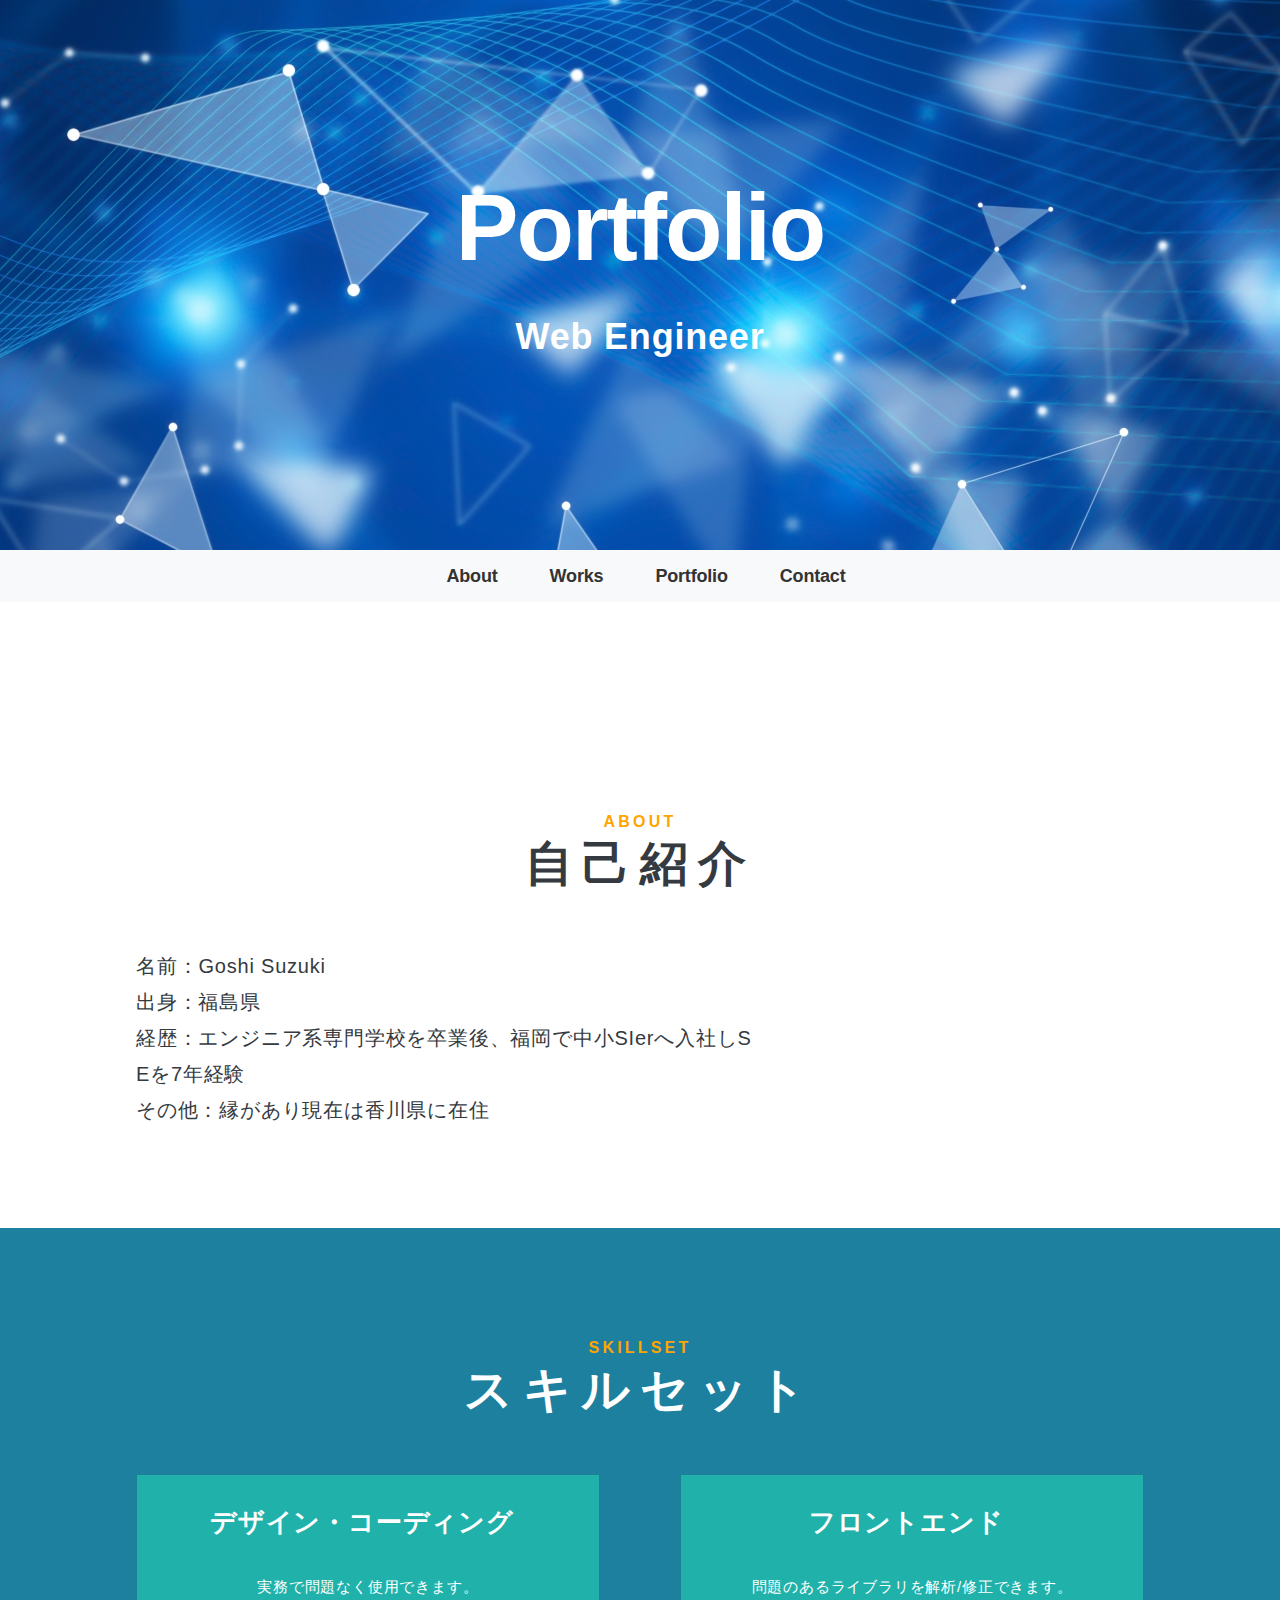
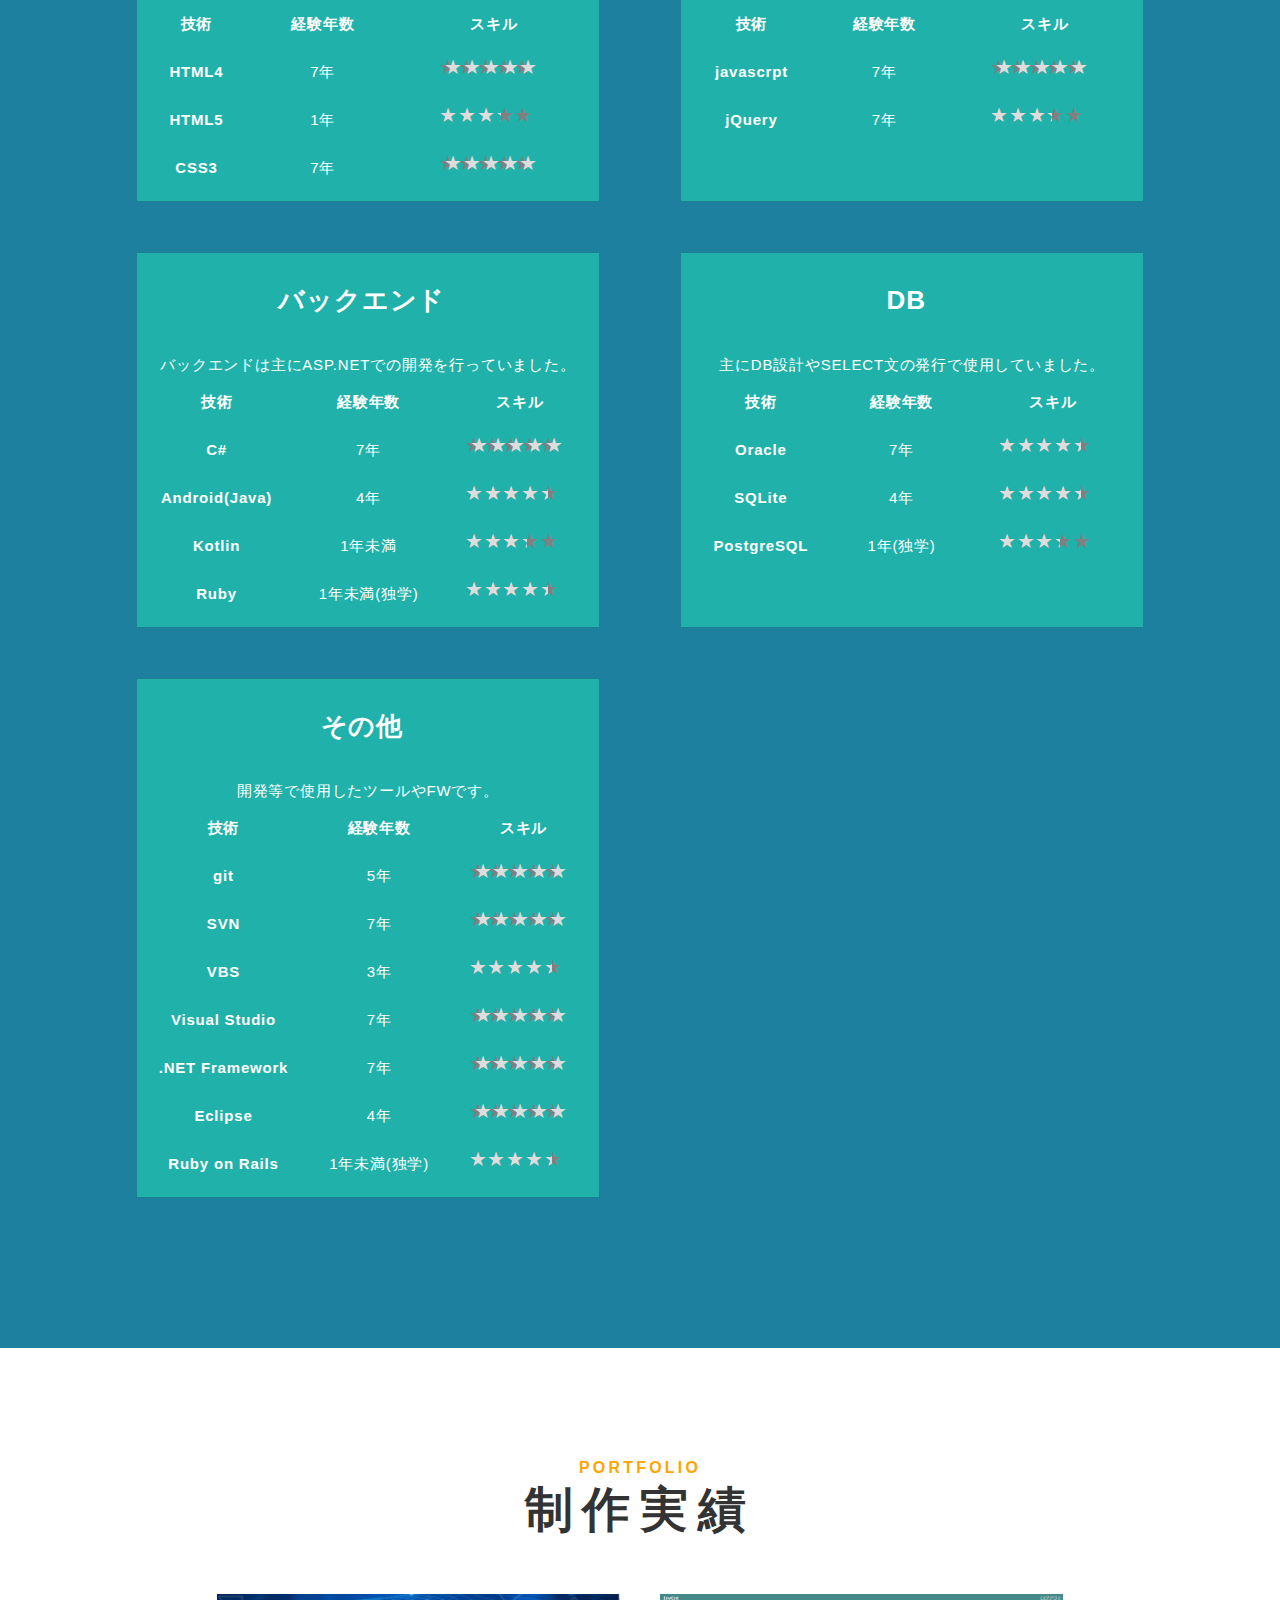
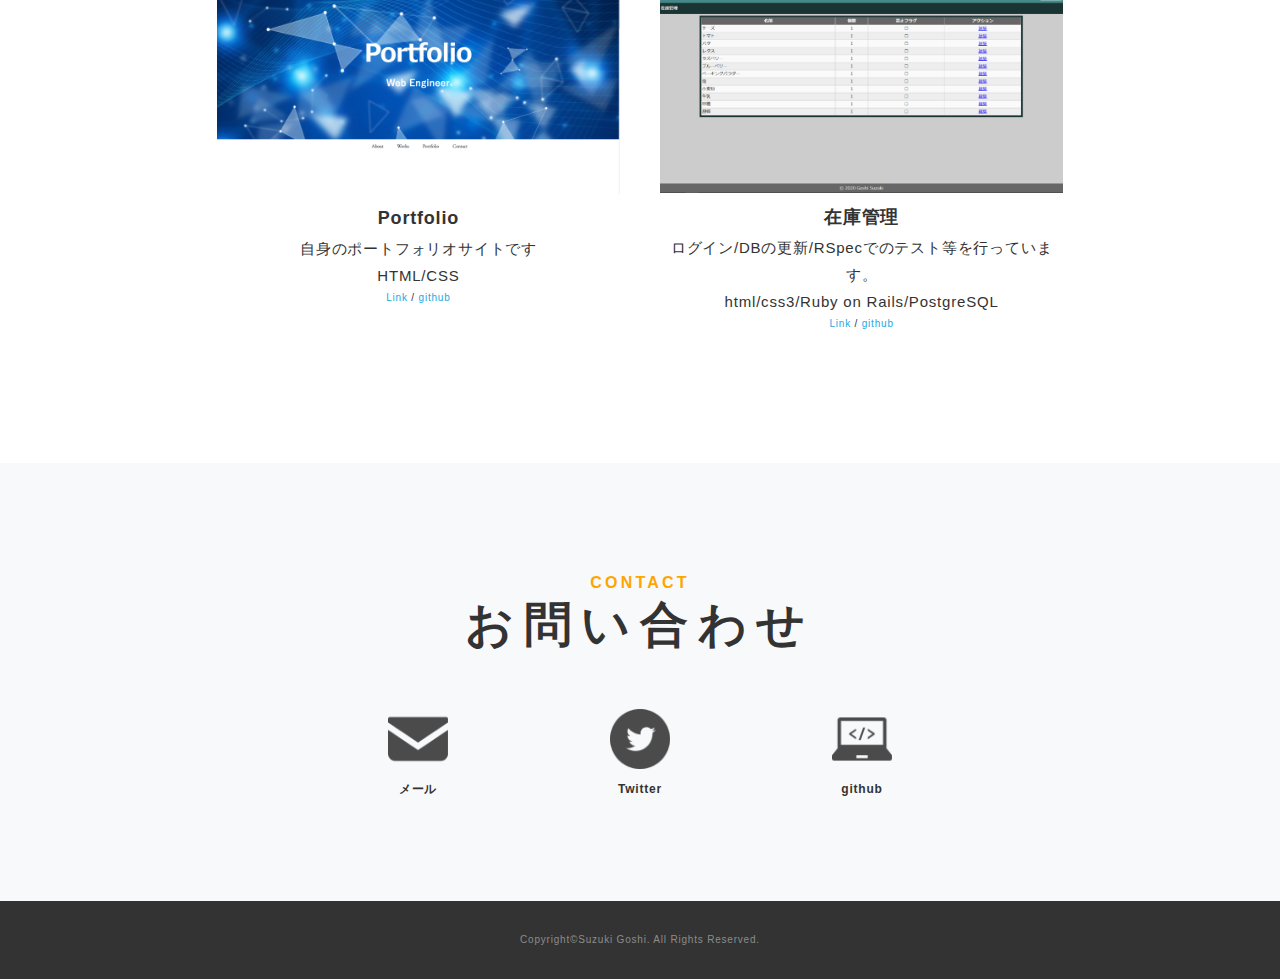
==== index.html @ 0a4815e9 "repository reset" ====
﻿<!DOCTYPE html>
<html>
<head>
  <meta charset="utf-8">
  <meta name="viewport" content="width=device-width,initial-scale=1.0,user-scalable=no">
  <meta property='og:type' content='website'>
  <meta property='og:title' content='goshi ポートフォリオ'>
  <meta property='og:url' content='URL入る'>
  <meta property='og:description' content='goshiのポートフォリオです。'>
  <meta property="og:image" content="img/ogp.png">
  <meta name="description" content="goshiのポートフォリオです。" />
  <title>Portfolio</title>
  <link href="https://fonts.googleapis.com/css?family=Cormorant+Garamond&display=swap" rel="stylesheet">
  <link href="https://fonts.googleapis.com/css?family=Amatic+SC&display=swap" rel="stylesheet">
  <link href="css/reset.css" media="all" rel="stylesheet" type="text/css" />
  <link href="css/photoswipe/photoswipe.css" media="all" rel="stylesheet" type="text/css" />
  <link href="css/photoswipe/default-skin/default-skin.css" media="all" rel="stylesheet" type="text/css" />
  <link href="css/style.css" media="all" rel="stylesheet" type="text/css" />
  <link rel="shortcut icon" href="img/favicon.ico" />
</head>

<body>
  <div id="wrapper">
    <header id="header">
      <h1 class="logo">
        <span class="logo-title">Portfolio</span>
        <span class="logo-desc">Web Engineer</span>
      </h1>
    </header>
    <nav id="gnav" class="bg-light">
        <ul>
            <li><a href="#Profile">About</a></li>
            <li><a href="#works">Works</a></li>
            <li><a href="#about">Portfolio</a></li>
            <li><a href="#contact">Contact</a></li>
        </ul>
    </nav>
    <main id="contents">
        <section class="section text-dark" id="about">
            <div class="inner">
                <div class="section-title-block">
                    <h3 class="section-title">About</h3>
                    <br />
                    <h2 class="section-title">自己紹介</h2>
                </div>
                <div class="two-column-wrapper">
                    <!-- <div class="two-column-image">
                        <img src="img/feature/feature.jpg" alt="">
                    </div> -->
                    <div class="two-column-desc">
                        <p class="text">
                          <ul class="section-main">
                            <li>名前：Goshi Suzuki</li>
                            <li>出身：福島県</li>
                            <li>経歴：エンジニア系専門学校を卒業後、福岡で中小SIerへ入社しSEを7年経験</li>
                            <!-- <li>ブログ：個人ブログ「<a href="https://simablog.net/" class="text-info" target=”_blank”>SIMA BLOG</a> 」を運営</li> -->
                            <li>その他：縁があり現在は香川県に在住</li>
                          </ul>
                        </p>
                    </div>
                </div>
            </div>
        </section>
        <section class="section section-primary text-white" id="skill">
            <div class="inner">
              <div class="section-title-block">
                  <h3 class="section-title">Skillset</h3>
                  <br />
                  <h2 class="section-title">スキルセット</h2>
              </div>
                <div class="card-wrapper">
                    <div class="card" >
                        <div class="skill-desc">
                            <h3 class="skill-desc-title"><i class="fas fa-desktop"></i>デザイン・コーディング</h3>
                            <p>実務で問題なく使用できます。</p>
                            <table class="table table-borderless">
                                <thead>
                                    <tr>
                                        <th scope="col">技術</th>
                                        <th scope="col">経験年数</th>
                                        <th scope="col">スキル</th>
                                    </tr>
                                </thead>
                                <tbody>
                                  <tr>
                                      <th scope="row">HTML4</th>
                                      <td>7年</td>
                                      <td><span class="rating"><p class="rate rate5"></p></span></td>
                                  </tr>
                                  <tr>
                                      <th scope="row">HTML5</th>
                                      <td>1年</td>
                                      <td><span class="rating"><p class="rate rate3"></p></span></td>
                                  </tr>
                                  <tr>
                                      <th scope="row">CSS3</th>
                                      <td>7年</td>
                                      <td><span class="rating"><p class="rate rate5"></p></span></td>
                                  </tr>
                                </tbody>
                            </table>
                        </div>
                    </div>
                    <div class="card">
                        <div class="skill-desc">
                            <h3 class="skill-desc-title"><i class="fas fa-desktop"></i>フロントエンド</h3>
                            <p>問題のあるライブラリを解析/修正できます。</p>
                            <table class="table table-borderless">
                                <thead>
                                    <tr>
                                        <th scope="col">技術</th>
                                        <th scope="col">経験年数</th>
                                        <th scope="col">スキル</th>
                                    </tr>
                                </thead>
                                <tbody>
                                    <tr>
                                        <th scope="row">javascrpt</th>
                                        <td>7年</td>
                                        <td><span class="rating"><p class="rate rate5"></p></span></td>
                                    </tr>
                                    <tr>
                                        <th scope="row">jQuery</th>
                                        <td>7年</td>
                                        <td><span class="rating"><p class="rate rate3"></p></span></td>
                                    </tr>
                                </tbody>
                            </table>
                        </div>
                    </div>

                    <div class="card">
                        <div class="skill-desc">
                            <h3 class="skill-desc-title"><i class="fas fa-desktop"></i>バックエンド</h3>
                            <p>バックエンドは主にASP.NETでの開発を行っていました。</p>
                            <table class="table table-borderless">
                                <thead>
                                    <tr>
                                        <th scope="col">技術</th>
                                        <th scope="col">経験年数</th>
                                        <th scope="col">スキル</th>
                                    </tr>
                                </thead>
                                <tbody>
                                    <tr>
                                        <th scope="row">C#</th>
                                        <td>7年</td>
                                        <td><span class="rating"><p class="rate rate5"></p></span></td>
                                    </tr>
                                    <tr>
                                        <th scope="row">Android(Java)</th>
                                        <td>4年</td>
                                        <td><span class="rating"><p class="rate rate4"></p></span></td>
                                    </tr>
                                    <tr>
                                        <th scope="row">Kotlin</th>
                                        <td>1年未満</td>
                                        <td><span class="rating"><p class="rate rate3"></p></span></td>
                                    </tr>
                                    <tr>
                                        <th scope="row">Ruby</th>
                                        <td>1年未満(独学)</td>
                                        <td><span class="rating"><p class="rate rate4"></p></span></td>
                                    </tr>
                                </tbody>
                            </table>
                        </div>
                    </div>

                    <div class="card">
                        <div class="skill-desc">
                            <h3 class="skill-desc-title"><i class="fas fa-database"></i>DB</h3>
                            <p>主にDB設計やSELECT文の発行で使用していました。</p>
                            <table class="table table-borderless">
                                <thead>
                                    <tr>
                                        <th scope="col">技術</th>
                                        <th scope="col">経験年数</th>
                                        <th scope="col">スキル</th>
                                    </tr>
                                </thead>
                                <tbody>
                                    <tr>
                                        <th scope="row">Oracle</th>
                                        <td>7年</td>
                                        <td><span class="rating"><p class="rate rate4"></p></span></td>
                                    </tr>
                                    <tr>
                                        <th scope="row">SQLite</th>
                                        <td>4年</td>
                                        <td><span class="rating"><p class="rate rate4"></p></span></td>
                                    </tr>
                                    <tr>
                                        <th scope="row">PostgreSQL</th>
                                        <td>1年(独学)</td>
                                        <td><span class="rating"><p class="rate rate3"></p></span></td>
                                    </tr>
                                </tbody>
                            </table>
                        </div>
                    </div>
                    <div class="card">
                        <div class="skill-desc">
                            <h3 class="skill-desc-title"><i class="fas fa-toolbox"></i>その他</h3>
                            <p>開発等で使用したツールやFWです。</p>
                            <table class="table table-borderless">
                                <thead>
                                    <tr>
                                        <th scope="col">技術</th>
                                        <th scope="col">経験年数</th>
                                        <th scope="col">スキル</th>
                                    </tr>
                                </thead>
                                <tbody>
                                    <tr>
                                        <th scope="row">git</th>
                                        <td>5年</td>
                                        <td><span class="rating"><p class="rate rate5"></p></span></td>
                                    </tr>
                                    <tr>
                                        <th scope="row">SVN</th>
                                        <td>7年</td>
                                        <td><span class="rating"><p class="rate rate5"></p></span></td>
                                    </tr>
                                    <tr>
                                        <th scope="row">VBS</th>
                                        <td>3年</td>
                                        <td><span class="rating"><p class="rate rate4"></p></span></td>
                                    </tr>
                                    <tr>
                                        <th scope="row">Visual Studio</th>
                                        <td>7年</td>
                                        <td><span class="rating"><p class="rate rate5"></p></span></td>
                                    </tr>
                                    <tr>
                                        <th scope="row">.NET Framework</th>
                                        <td>7年</td>
                                        <td><span class="rating"><p class="rate rate5"></p></span></td>
                                    </tr>
                                    <tr>
                                        <th scope="row">Eclipse</th>
                                        <td>4年</td>
                                        <td><span class="rating"><p class="rate rate5"></p></span></td>
                                    </tr>
                                    <tr>
                                        <th scope="row">Ruby on Rails</th>
                                        <td>1年未満(独学)</td>
                                        <td><span class="rating"><p class="rate rate4"></p></span></td>
                                    </tr>
                                </tbody>
                            </table>
                        </div>
                    </div>
                </div>
            </div>
        </section>
        <section class="section " id="works">
            <div class="inner">
              <div class="section-title-block">
                  <h3 class="section-title">Portfolio</h3>
                  <br />
                  <h2 class="section-title">制作実績</h2>
              </div>
                <div class="card-wrapper my-gallery">
                    <figure class="card">
                        <a href="img/works/work01.jpg" data-size="980x668" class="card-image">
                            <img src="img/works/img_portfolio_site.png" alt="" />
                        </a>
                        <figcaption class="card-caption">
                            <p class="card-caption-title">Portfolio</p>
                            <p class="card-caption-info">自身のポートフォリオサイトです</p>
                            <p class="card-caption-skill">HTML/CSS<p>
                            <p class="card-caption-url"><a class="url-link" href="#header">Link</a>
                              <span> / </span>
                              <a class="url-link" href="https://github.com/SuzukiGoshi/Portfolio" target="_blank">github</a>
                            </p>
                        </figcaption>
                    </figure>
                    <figure class="card">
                        <a href="img/works/work02.jpg" data-size="980x668" class="card-image">
                            <img src="img/works/img_invcnt_site.png" alt="" />
                        </a>
                        <figcaption class="card-caption">
                            <p class="card-caption-title">在庫管理</p>
                            <p class="card-caption-info">ログイン/DBの更新/RSpecでのテスト等を行っています。</p>
                            <p class="card-caption-skill">html/css3/Ruby on Rails/PostgreSQL </p>
                            <p class="card-caption-url"><a class="url-link" href="https://goshi2020.herokuapp.com/" target="_blank">Link</a>
                              <span> / </span>
                              <a class="url-link" href="https://github.com/SuzukiGoshi/Invcnt" target="_blank">github</a></p>
                        </figcaption>
                    </figure>
                </div>
            </div>
        </section>



        <section class="section bg-light" id="contact">
            <div class="inner">
              <div class="section-title-block">
                  <h3 class="section-title">Contact</h3>
                  <br />
                  <h2 class="section-title">お問い合わせ</h2>
              </div>
                <div class="contact-wrapper">
                    <div class="contact-list">
                        <ul>
                            <li>
                                <a href="mailto:suzuki.goshi.sub@gmail.com">
                                    <img src="img/contact/icon_mail.png" alt=""><span class="contact-list-desc">メール</span>
                                </a>
                            </li>
                            <li>
                                <a href="#" target="_blank">
                                    <img src="img/contact/icon_twitter.png" alt="https://twitter.com/shigu_gs"><span class="contact-list-desc">Twitter</span>
                                </a>
                            </li>
                            <li>
                                <a href="#" target="_blank">
                                    <img src="img/contact/icon_program.png" alt="https://github.com/SuzukiGoshi/"><span class="contact-list-desc">github</span>
                                </a>
                            </li>
                        </ul>
                    </div>
                </div>
            </div>
        </section>
    </main>
    <footer id="footer">
      <div class="inner">
        <p class="copyright">Copyright&copy;Suzuki Goshi. All Rights Reserved.</p>
      </div>
    </footer>
  </div>


  <!-- Root element of PhotoSwipe. Must have class pswp. -->
  <div class="pswp" tabindex="-1" role="dialog" aria-hidden="true">

    <!-- Background of PhotoSwipe.
           It's a separate element as animating opacity is faster than rgba(). -->
    <div class="pswp__bg"></div>

    <!-- Slides wrapper with overflow:hidden. -->
    <div class="pswp__scroll-wrap">

      <!-- Container that holds slides.
              PhotoSwipe keeps only 3 of them in the DOM to save memory.
              Don't modify these 3 pswp__item elements, data is added later on. -->
      <div class="pswp__container">
        <div class="pswp__item"></div>
        <div class="pswp__item"></div>
        <div class="pswp__item"></div>
      </div>

      <!-- Default (PhotoSwipeUI_Default) interface on top of sliding area. Can be changed. -->
      <div class="pswp__ui pswp__ui--hidden">

        <div class="pswp__top-bar">

          <!--  Controls are self-explanatory. Order can be changed. -->

          <div class="pswp__counter"></div>

          <button class="pswp__button pswp__button--close" title="Close (Esc)"></button>



          <button class="pswp__button pswp__button--fs" title="Toggle fullscreen"></button>

          <button class="pswp__button pswp__button--zoom" title="Zoom in/out"></button>

          <!-- Preloader demo http://codepen.io/dimsemenov/pen/yyBWoR -->
          <!-- element will get class pswp__preloader--active when preloader is running -->
          <div class="pswp__preloader">
            <div class="pswp__preloader__icn">
              <div class="pswp__preloader__cut">
                <div class="pswp__preloader__donut"></div>
              </div>
            </div>
          </div>
        </div>

        <div class="pswp__share-modal pswp__share-modal--hidden pswp__single-tap">
          <div class="pswp__share-tooltip"></div>
        </div>

        <button class="pswp__button pswp__button--arrow--left" title="Previous (arrow left)">
        </button>

        <button class="pswp__button pswp__button--arrow--right" title="Next (arrow right)">
        </button>

        <div class="pswp__caption">
          <div class="pswp__caption__center"></div>
        </div>

      </div>

    </div>


  </div>
  <script src="https://ajax.googleapis.com/ajax/libs/jquery/1.12.4/jquery.min.js"></script>
  <script type='text/javascript' src="js/photoswipe/photoswipe.min.js"></script>
  <script type='text/javascript' src="js/photoswipe/photoswipe-ui-default.js"></script>
  <script type='text/javascript' src="js/photoswipe/photoswipe_setup.js"></script>
  <script type='text/javascript' src="js/script.js"></script>
</body>
</html>
---- css/photoswipe/photoswipe.css ----
/*! PhotoSwipe main CSS by Dmitry Semenov | photoswipe.com | MIT license */
/*
	Styles for basic PhotoSwipe functionality (sliding area, open/close transitions)
*/
/* pswp = photoswipe */
.pswp {
  display: none;
  position: absolute;
  width: 100%;
  height: 100%;
  left: 0;
  top: 0;
  overflow: hidden;
  -ms-touch-action: none;
  touch-action: none;
  z-index: 1500;
  -webkit-text-size-adjust: 100%;
  /* create separate layer, to avoid paint on window.onscroll in webkit/blink */
  -webkit-backface-visibility: hidden;
  outline: none; }
  .pswp * {
    -webkit-box-sizing: border-box;
            box-sizing: border-box; }
  .pswp img {
    max-width: none; }

/* style is added when JS option showHideOpacity is set to true */
.pswp--animate_opacity {
  /* 0.001, because opacity:0 doesn't trigger Paint action, which causes lag at start of transition */
  opacity: 0.001;
  will-change: opacity;
  /* for open/close transition */
  -webkit-transition: opacity 333ms cubic-bezier(0.4, 0, 0.22, 1);
          transition: opacity 333ms cubic-bezier(0.4, 0, 0.22, 1); }

.pswp--open {
  display: block; }

.pswp--zoom-allowed .pswp__img {
  /* autoprefixer: off */
  cursor: -webkit-zoom-in;
  cursor: -moz-zoom-in;
  cursor: zoom-in; }

.pswp--zoomed-in .pswp__img {
  /* autoprefixer: off */
  cursor: -webkit-grab;
  cursor: -moz-grab;
  cursor: grab; }

.pswp--dragging .pswp__img {
  /* autoprefixer: off */
  cursor: -webkit-grabbing;
  cursor: -moz-grabbing;
  cursor: grabbing; }

/*
	Background is added as a separate element.
	As animating opacity is much faster than animating rgba() background-color.
*/
.pswp__bg {
  position: absolute;
  left: 0;
  top: 0;
  width: 100%;
  height: 100%;
  background: #000;
  opacity: 0;
  -webkit-transform: translateZ(0);
          transform: translateZ(0);
  -webkit-backface-visibility: hidden;
  will-change: opacity; }

.pswp__scroll-wrap {
  position: absolute;
  left: 0;
  top: 0;
  width: 100%;
  height: 100%;
  overflow: hidden; }

.pswp__container,
.pswp__zoom-wrap {
  -ms-touch-action: none;
  touch-action: none;
  position: absolute;
  left: 0;
  right: 0;
  top: 0;
  bottom: 0; }

/* Prevent selection and tap highlights */
.pswp__container,
.pswp__img {
  -webkit-user-select: none;
  -moz-user-select: none;
  -ms-user-select: none;
      user-select: none;
  -webkit-tap-highlight-color: transparent;
  -webkit-touch-callout: none; }

.pswp__zoom-wrap {
  position: absolute;
  width: 100%;
  -webkit-transform-origin: left top;
  -ms-transform-origin: left top;
  transform-origin: left top;
  /* for open/close transition */
  -webkit-transition: -webkit-transform 333ms cubic-bezier(0.4, 0, 0.22, 1);
          transition: transform 333ms cubic-bezier(0.4, 0, 0.22, 1); }

.pswp__bg {
  will-change: opacity;
  /* for open/close transition */
  -webkit-transition: opacity 333ms cubic-bezier(0.4, 0, 0.22, 1);
          transition: opacity 333ms cubic-bezier(0.4, 0, 0.22, 1); }

.pswp--animated-in .pswp__bg,
.pswp--animated-in .pswp__zoom-wrap {
  -webkit-transition: none;
  transition: none; }

.pswp__container,
.pswp__zoom-wrap {
  -webkit-backface-visibility: hidden; }

.pswp__item {
  position: absolute;
  left: 0;
  right: 0;
  top: 0;
  bottom: 0;
  overflow: hidden; }

.pswp__img {
  position: absolute;
  width: auto;
  height: auto;
  top: 0;
  left: 0; }

/*
	stretched thumbnail or div placeholder element (see below)
	style is added to avoid flickering in webkit/blink when layers overlap
*/
.pswp__img--placeholder {
  -webkit-backface-visibility: hidden; }

/*
	div element that matches size of large image
	large image loads on top of it
*/
.pswp__img--placeholder--blank {
  background: #222; }

.pswp--ie .pswp__img {
  width: 100% !important;
  height: auto !important;
  left: 0;
  top: 0; }

/*
	Error message appears when image is not loaded
	(JS option errorMsg controls markup)
*/
.pswp__error-msg {
  position: absolute;
  left: 0;
  top: 50%;
  width: 100%;
  text-align: center;
  font-size: 14px;
  line-height: 16px;
  margin-top: -8px;
  color: #CCC; }

.pswp__error-msg a {
  color: #CCC;
  text-decoration: underline; }
---- css/photoswipe/default-skin/default-skin.css ----
/*! PhotoSwipe Default UI CSS by Dmitry Semenov | photoswipe.com | MIT license */
/*

	Contents:

	1. Buttons
	2. Share modal and links
	3. Index indicator ("1 of X" counter)
	4. Caption
	5. Loading indicator
	6. Additional styles (root element, top bar, idle state, hidden state, etc.)

*/
/*
	
	1. Buttons

 */
/* <button> css reset */
.pswp__button {
  width: 44px;
  height: 44px;
  position: relative;
  background: none;
  cursor: pointer;
  overflow: visible;
  -webkit-appearance: none;
  display: block;
  border: 0;
  padding: 0;
  margin: 0;
  float: right;
  opacity: 0.75;
  -webkit-transition: opacity 0.2s;
          transition: opacity 0.2s;
  -webkit-box-shadow: none;
          box-shadow: none; }
  .pswp__button:focus, .pswp__button:hover {
    opacity: 1; }
  .pswp__button:active {
    outline: none;
    opacity: 0.9; }
  .pswp__button::-moz-focus-inner {
    padding: 0;
    border: 0; }

/* pswp__ui--over-close class it added when mouse is over element that should close gallery */
.pswp__ui--over-close .pswp__button--close {
  opacity: 1; }

.pswp__button,
.pswp__button--arrow--left:before,
.pswp__button--arrow--right:before {
  background: url(default-skin.png) 0 0 no-repeat;
  background-size: 264px 88px;
  width: 44px;
  height: 44px; }

@media (-webkit-min-device-pixel-ratio: 1.1), (-webkit-min-device-pixel-ratio: 1.09375), (min-resolution: 105dpi), (min-resolution: 1.1dppx) {
  /* Serve SVG sprite if browser supports SVG and resolution is more than 105dpi */
  .pswp--svg .pswp__button,
  .pswp--svg .pswp__button--arrow--left:before,
  .pswp--svg .pswp__button--arrow--right:before {
    background-image: url(default-skin.svg); }
  .pswp--svg .pswp__button--arrow--left,
  .pswp--svg .pswp__button--arrow--right {
    background: none; } }

.pswp__button--close {
  background-position: 0 -44px; }

.pswp__button--share {
  background-position: -44px -44px; }

.pswp__button--fs {
  display: none; }

.pswp--supports-fs .pswp__button--fs {
  display: block; }

.pswp--fs .pswp__button--fs {
  background-position: -44px 0; }

.pswp__button--zoom {
  display: none;
  background-position: -88px 0; }

.pswp--zoom-allowed .pswp__button--zoom {
  display: block; }

.pswp--zoomed-in .pswp__button--zoom {
  background-position: -132px 0; }

/* no arrows on touch screens */
.pswp--touch .pswp__button--arrow--left,
.pswp--touch .pswp__button--arrow--right {
  visibility: hidden; }

/*
	Arrow buttons hit area
	(icon is added to :before pseudo-element)
*/
.pswp__button--arrow--left,
.pswp__button--arrow--right {
  background: none;
  top: 50%;
  margin-top: -50px;
  width: 70px;
  height: 100px;
  position: absolute; }

.pswp__button--arrow--left {
  left: 0; }

.pswp__button--arrow--right {
  right: 0; }

.pswp__button--arrow--left:before,
.pswp__button--arrow--right:before {
  content: '';
  top: 35px;
  background-color: rgba(0, 0, 0, 0.3);
  height: 30px;
  width: 32px;
  position: absolute; }

.pswp__button--arrow--left:before {
  left: 6px;
  background-position: -138px -44px; }

.pswp__button--arrow--right:before {
  right: 6px;
  background-position: -94px -44px; }

/*

	2. Share modal/popup and links

 */
.pswp__counter,
.pswp__share-modal {
  -webkit-user-select: none;
  -moz-user-select: none;
  -ms-user-select: none;
      user-select: none; }

.pswp__share-modal {
  display: block;
  background: rgba(0, 0, 0, 0.5);
  width: 100%;
  height: 100%;
  top: 0;
  left: 0;
  padding: 10px;
  position: absolute;
  z-index: 1600;
  opacity: 0;
  -webkit-transition: opacity 0.25s ease-out;
          transition: opacity 0.25s ease-out;
  -webkit-backface-visibility: hidden;
  will-change: opacity; }

.pswp__share-modal--hidden {
  display: none; }

.pswp__share-tooltip {
  z-index: 1620;
  position: absolute;
  background: #FFF;
  top: 56px;
  border-radius: 2px;
  display: block;
  width: auto;
  right: 44px;
  -webkit-box-shadow: 0 2px 5px rgba(0, 0, 0, 0.25);
          box-shadow: 0 2px 5px rgba(0, 0, 0, 0.25);
  -webkit-transform: translateY(6px);
      -ms-transform: translateY(6px);
          transform: translateY(6px);
  -webkit-transition: -webkit-transform 0.25s;
          transition: transform 0.25s;
  -webkit-backface-visibility: hidden;
  will-change: transform; }
  .pswp__share-tooltip a {
    display: block;
    padding: 8px 12px;
    color: #000;
    text-decoration: none;
    font-size: 14px;
    line-height: 18px; }
    .pswp__share-tooltip a:hover {
      text-decoration: none;
      color: #000; }
    .pswp__share-tooltip a:first-child {
      /* round corners on the first/last list item */
      border-radius: 2px 2px 0 0; }
    .pswp__share-tooltip a:last-child {
      border-radius: 0 0 2px 2px; }

.pswp__share-modal--fade-in {
  opacity: 1; }
  .pswp__share-modal--fade-in .pswp__share-tooltip {
    -webkit-transform: translateY(0);
        -ms-transform: translateY(0);
            transform: translateY(0); }

/* increase size of share links on touch devices */
.pswp--touch .pswp__share-tooltip a {
  padding: 16px 12px; }

a.pswp__share--facebook:before {
  content: '';
  display: block;
  width: 0;
  height: 0;
  position: absolute;
  top: -12px;
  right: 15px;
  border: 6px solid transparent;
  border-bottom-color: #FFF;
  -webkit-pointer-events: none;
  -moz-pointer-events: none;
  pointer-events: none; }

a.pswp__share--facebook:hover {
  background: #3E5C9A;
  color: #FFF; }
  a.pswp__share--facebook:hover:before {
    border-bottom-color: #3E5C9A; }

a.pswp__share--twitter:hover {
  background: #55ACEE;
  color: #FFF; }

a.pswp__share--pinterest:hover {
  background: #CCC;
  color: #CE272D; }

a.pswp__share--download:hover {
  background: #DDD; }

/*

	3. Index indicator ("1 of X" counter)

 */
.pswp__counter {
  position: absolute;
  left: 0;
  top: 0;
  height: 44px;
  font-size: 13px;
  line-height: 44px;
  color: #FFF;
  opacity: 0.75;
  padding: 0 10px; }

/*
	
	4. Caption

 */
.pswp__caption {
  position: absolute;
  left: 0;
  bottom: 0;
  width: 100%;
  min-height: 44px; }
  .pswp__caption small {
    font-size: 11px;
    color: #BBB; }

.pswp__caption__center {
  text-align: left;
  max-width: 420px;
  margin: 0 auto;
  font-size: 13px;
  padding: 10px;
  line-height: 20px;
  color: #CCC; }

.pswp__caption--empty {
  display: none; }

/* Fake caption element, used to calculate height of next/prev image */
.pswp__caption--fake {
  visibility: hidden; }

/*

	5. Loading indicator (preloader)

	You can play with it here - http://codepen.io/dimsemenov/pen/yyBWoR

 */
.pswp__preloader {
  width: 44px;
  height: 44px;
  position: absolute;
  top: 0;
  left: 50%;
  margin-left: -22px;
  opacity: 0;
  -webkit-transition: opacity 0.25s ease-out;
          transition: opacity 0.25s ease-out;
  will-change: opacity;
  direction: ltr; }

.pswp__preloader__icn {
  width: 20px;
  height: 20px;
  margin: 12px; }

.pswp__preloader--active {
  opacity: 1; }
  .pswp__preloader--active .pswp__preloader__icn {
    /* We use .gif in browsers that don't support CSS animation */
    background: url(preloader.gif) 0 0 no-repeat; }

.pswp--css_animation .pswp__preloader--active {
  opacity: 1; }
  .pswp--css_animation .pswp__preloader--active .pswp__preloader__icn {
    -webkit-animation: clockwise 500ms linear infinite;
            animation: clockwise 500ms linear infinite; }
  .pswp--css_animation .pswp__preloader--active .pswp__preloader__donut {
    -webkit-animation: donut-rotate 1000ms cubic-bezier(0.4, 0, 0.22, 1) infinite;
            animation: donut-rotate 1000ms cubic-bezier(0.4, 0, 0.22, 1) infinite; }

.pswp--css_animation .pswp__preloader__icn {
  background: none;
  opacity: 0.75;
  width: 14px;
  height: 14px;
  position: absolute;
  left: 15px;
  top: 15px;
  margin: 0; }

.pswp--css_animation .pswp__preloader__cut {
  /* 
			The idea of animating inner circle is based on Polymer ("material") loading indicator 
			 by Keanu Lee https://blog.keanulee.com/2014/10/20/the-tale-of-three-spinners.html
		*/
  position: relative;
  width: 7px;
  height: 14px;
  overflow: hidden; }

.pswp--css_animation .pswp__preloader__donut {
  -webkit-box-sizing: border-box;
          box-sizing: border-box;
  width: 14px;
  height: 14px;
  border: 2px solid #FFF;
  border-radius: 50%;
  border-left-color: transparent;
  border-bottom-color: transparent;
  position: absolute;
  top: 0;
  left: 0;
  background: none;
  margin: 0; }

@media screen and (max-width: 1024px) {
  .pswp__preloader {
    position: relative;
    left: auto;
    top: auto;
    margin: 0;
    float: right; } }

@-webkit-keyframes clockwise {
  0% {
    -webkit-transform: rotate(0deg);
            transform: rotate(0deg); }
  100% {
    -webkit-transform: rotate(360deg);
            transform: rotate(360deg); } }

@keyframes clockwise {
  0% {
    -webkit-transform: rotate(0deg);
            transform: rotate(0deg); }
  100% {
    -webkit-transform: rotate(360deg);
            transform: rotate(360deg); } }

@-webkit-keyframes donut-rotate {
  0% {
    -webkit-transform: rotate(0);
            transform: rotate(0); }
  50% {
    -webkit-transform: rotate(-140deg);
            transform: rotate(-140deg); }
  100% {
    -webkit-transform: rotate(0);
            transform: rotate(0); } }

@keyframes donut-rotate {
  0% {
    -webkit-transform: rotate(0);
            transform: rotate(0); }
  50% {
    -webkit-transform: rotate(-140deg);
            transform: rotate(-140deg); }
  100% {
    -webkit-transform: rotate(0);
            transform: rotate(0); } }

/*
	
	6. Additional styles

 */
/* root element of UI */
.pswp__ui {
  -webkit-font-smoothing: auto;
  visibility: visible;
  opacity: 1;
  z-index: 1550; }

/* top black bar with buttons and "1 of X" indicator */
.pswp__top-bar {
  position: absolute;
  left: 0;
  top: 0;
  height: 44px;
  width: 100%; }

.pswp__caption,
.pswp__top-bar,
.pswp--has_mouse .pswp__button--arrow--left,
.pswp--has_mouse .pswp__button--arrow--right {
  -webkit-backface-visibility: hidden;
  will-change: opacity;
  -webkit-transition: opacity 333ms cubic-bezier(0.4, 0, 0.22, 1);
          transition: opacity 333ms cubic-bezier(0.4, 0, 0.22, 1); }

/* pswp--has_mouse class is added only when two subsequent mousemove events occur */
.pswp--has_mouse .pswp__button--arrow--left,
.pswp--has_mouse .pswp__button--arrow--right {
  visibility: visible; }

.pswp__top-bar,
.pswp__caption {
  background-color: rgba(0, 0, 0, 0.5); }

/* pswp__ui--fit class is added when main image "fits" between top bar and bottom bar (caption) */
.pswp__ui--fit .pswp__top-bar,
.pswp__ui--fit .pswp__caption {
  background-color: rgba(0, 0, 0, 0.3); }

/* pswp__ui--idle class is added when mouse isn't moving for several seconds (JS option timeToIdle) */
.pswp__ui--idle .pswp__top-bar {
  opacity: 0; }

.pswp__ui--idle .pswp__button--arrow--left,
.pswp__ui--idle .pswp__button--arrow--right {
  opacity: 0; }

/*
	pswp__ui--hidden class is added when controls are hidden
	e.g. when user taps to toggle visibility of controls
*/
.pswp__ui--hidden .pswp__top-bar,
.pswp__ui--hidden .pswp__caption,
.pswp__ui--hidden .pswp__button--arrow--left,
.pswp__ui--hidden .pswp__button--arrow--right {
  /* Force paint & create composition layer for controls. */
  opacity: 0.001; }

/* pswp__ui--one-slide class is added when there is just one item in gallery */
.pswp__ui--one-slide .pswp__button--arrow--left,
.pswp__ui--one-slide .pswp__button--arrow--right,
.pswp__ui--one-slide .pswp__counter {
  display: none; }

.pswp__element--disabled {
  display: none !important; }

.pswp--minimal--dark .pswp__top-bar {
  background: none; }
---- css/style.css ----
/* CSS Document */

*,
*:before,
*:after {
    -webkit-box-sizing: border-box;
    -moz-box-sizing: border-box;
    -o-box-sizing: border-box;
    -ms-box-sizing: border-box;
    box-sizing: border-box;
}

body {
    font-family: 'ヒラギノ角ゴ Pro W3', 'Hiragino Kaku Gothic Pro', "游ゴシック Medium", "Yu Gothic Medium", "游ゴシック体", YuGothic, 'メイリオ', Meiryo, Osaka, 'ＭＳ Ｐゴシック', 'MS PGothic', sans-serif;
    color: #333;
    font-size: 15px;
    line-height: 1.8;
    letter-spacing: .8px;
    word-break: break-all;
}

a {
    color: #1ca9e3;
    text-decoration: none;
}

    a:hover,
    a:hover img {
        opacity: .8;
        -webkit-transition: all .3s;
        -moz-transition: all .3s;
        -ms-transition: all .3s;
        -o-transition: all .3s;
        transition: all .3s;
    }

img,
video,
object {
    max-width: 100%;
    height: auto;
    border: none;
    vertical-align: bottom;
    display: block;
}

ul,
li {
    list-style: none;
}

/*--------------------------------
　全体
---------------------------------*/

#wrapper {
    background-color: #fff;
}

.inner {
    max-width: 1320px;
    width: 100%;
    margin: 0 auto;
    padding: 0 10px;
}

#contents {
    padding-top: 100px;
}

/*--------------------------------
　ヘッダー
---------------------------------*/

#header {
    display: -webkit-box;
    display: -ms-flexbox;
    display: flex;
    -webkit-box-pack: center;
    -ms-flex-pack: center;
    justify-content: center;
    -webkit-align-items: center;
    -ms-align-items: center;
    align-items: center;
    height: 550px;
    background: url(../img/header/background.jpg) center center;
}

    #header .logo {
        display: block;
    }

    #header .logo-name {
        display: block;
        font-family: 'Amatic SC', cursive;
        font-size: 32px;
        line-height: 1;
        text-align: center;
        color: #757575;
        margin-bottom: 5px;
    }

    #header .logo-title {
        font-family: 'Oswald', sans-serif;
        font-size: 94px;
        color: #fff;
        text-align: center;
        line-height: 1;
        letter-spacing: -2px;
    }

    #header .logo-desc {
        display: block;
        font-size: 36px;
        text-align: center;
        margin-top: 30px;
        color: #fff;
    }

/*--------------------------------
　グローバルナビ
---------------------------------*/

#gnav {
    padding: 10px;
    z-index: 100;
}

    #gnav ul {
        display: -webkit-box;
        display: -ms-flexbox;
        display: flex;
        -ms-flex-wrap: wrap;
        flex-wrap: wrap;
        -webkit-box-pack: center;
        -ms-flex-pack: center;
        justify-content: center;
    }

    #gnav li {
        font-weight: bold;
        font-size: 18px;
        padding: 0 20px;
    }

        #gnav li a {
            color: #333;
            letter-spacing: -0.01em;
            margin-left: 12px;
        }

    #gnav.fixed {
        position: fixed;
        top: 0;
        left: 0;
        width: 100%;
        background-color: #fff;
        box-shadow: 0px 6px 3px -3px rgba(0, 0, 0, 0.2);
        -webkit-box-shadow: 0px 6px 3px -3px rgba(0, 0, 0, 0.2);
        -moz-box-shadow: 0px 6px 3px -3px rgba(0, 0, 0, 0.2);
        transform: translate3d(0, 0, 0);
    }

/*--------------------------------
　Section
---------------------------------*/

.section .inner {
    padding: 80px 10px;
}

.section .section-title-block {
    text-align: center;
    margin-bottom: 30px;
}

.section .section-title {
    letter-spacing: .2em;
    display: inline-block;
    line-height: 1;
    margin-bottom: 10px;
}

.section .section-title-block h3 {
    color: #ffa500!important;
    font-size: 1rem!important;
    text-transform: uppercase;
}

.section .section-title-block h2 {

    font-size: 3rem!important;
}

.section .section-desc {
    text-align: center;
}

.section-main li{
    font-size: 1.25rem!important;
}

.section-primary
{
  background-color: #1d809f!important;
}

.two-column-wrapper {
    width: 80%;
    margin: 0 auto;
    padding: 20px 0;
    display: -webkit-box;
    display: -ms-flexbox;
    display: flex;
    -ms-flex-wrap: nowrap;
    flex-wrap: nowrap;
    -webkit-box-pack: justify;
    -ms-flex-pack: justify;
    justify-content: space-between;
}

.two-column-image {
    width: 33%;
}

    .two-column-image img {
        margin: 0 auto;
    }

.two-column-desc {
    width: 62%;
}

/*--------------------------------
　feature
---------------------------------*/

#feature .two-column-image {
    width: 48%;
}

#feature .two-column-desc {
    width: 48%;
}

/*--------------------------------
　works
---------------------------------*/

#works .card {
    width: 32%;
    margin-right: 20px;
    margin-left: 20px;
    margin-bottom: 30px;
}

#works .card-image {
    display: block;
    margin-bottom: 8px;
}
#works .card-caption
{
  text-align: center;
}

#works .card-caption-title {
    font-size: 18px;
    font-weight: bold;
}

#works .card-caption-info {
    font-size: 15px;
}

#works .card-caption-url {
    font-size: 10px;
}

#works .card-wrapper {
    padding: 20px 0;
    display: -webkit-box;
    display: -ms-flexbox;
    display: flex;
    -ms-flex-wrap: wrap;
    flex-wrap: wrap;
    -webkit-box-pack: justify;
    -ms-flex-pack: justify;
    justify-content: center;
}

/*--------------------------------
　about
---------------------------------*/

#about .two-column-image {
    width: 33%;
}

#about .two-column-desc {
    width: 62%;
}

/*--------------------------------
 skill
---------------------------------*/

#skill .card-wrapper {
    width: 80%;
    margin: 0 auto;
    padding: 20px 0;
    display: -webkit-box;
    display: -ms-flexbox;
    display: flex;
    -ms-flex-wrap: wrap;
    flex-wrap: wrap;
    -webkit-box-pack: justify;
    -ms-flex-pack: justify;
    justify-content: space-between;
}

#skill .card {
    flex-basis: 46%;
    margin-bottom: 50px;
    display: -webkit-box;
    display: -ms-flexbox;
    display: flex;
    -ms-flex-wrap: nowrap;
    flex-wrap: nowrap;
    -webkit-box-pack: justify;
    -ms-flex-pack: justify;
    justify-content: space-between;
}


#skill .skill-icon {
    flex-basis: 75px;
}

    #skill .skill-icon img {
        width: 75px;
    }

#skill .skill-desc {
    width: 100%;
    text-align: center;
    margin-bottom: 10px;
}

#skill .skill-desc-title {
    margin-right: 12px;
    margin-bottom: 3px;
    font-size: 26px;
    padding: 24px;
    font-weight: bold;
}

#skill .rate {
    position: relative;
    display: inline-block;
    width: 110px;
    height: 20px;
    font-size: 20px;
}

    #skill .rate:before,
    #skill .rate:after {
        position: absolute;
        top: 0;
        left: 0;
        content: '★★★★★';
        display: inline-block;
        height: 20px;
        line-height: 20px;
    }

    #skill .rate:before {
        color: #808080;
    }

    #skill .rate:after {
        color: #ddd;
        overflow: hidden;
        white-space: nowrap;
    }

#skill .rate1:after {
    width: 20px;
}

#skill .rate2:after {
    width: 41px;
}

#skill .rate3:after {
    width: 62px;
}

#skill .rate4:after {
    width: 83px;
}

#skill .rate5:after {
    width: 104px;
}
#skill .card{
  border:1px solid #1d8095;
  background-color: #20b2aa;
}
#skill .table{
  width: 100%;
}

#skill .table th,td{
      padding: 10px;
      white-space: nowrap;
}
/* #skill .rating{
      text-align: left!important;
} */

/*--------------------------------
 contact
---------------------------------*/

#contact .contact-list {
    padding: 20px 0;
}

    #contact .contact-list ul {
        width: 40%;
        margin: 0 auto;
        display: -webkit-box;
        display: -ms-flexbox;
        display: flex;
        -ms-flex-wrap: wrap;
        flex-wrap: wrap;
        -webkit-box-pack: justify;
        -ms-flex-pack: justify;
        justify-content: space-between;
        align-self: flex-end;
        ;
    }

    #contact .contact-list li {
        text-align: center;
    }

        #contact .contact-list li a {
            color: #333;
        }

        #contact .contact-list li img {
            width: 60px;
            margin: 0 auto 5px;
        }

#contact .contact-list-desc {
    font-size: 12px;
    font-weight: bold;
}

/*--------------------------------
 Footer
---------------------------------*/

#footer {
    background-color: #333;
}

    #footer .inner {
        padding: 30px;
    }

    #footer .footer-link ul {
        font-family: 'Cormorant Garamond', serif;
        letter-spacing: .1em;
        text-transform: lowercase;
        margin-bottom: 30px;
        display: -webkit-box;
        display: -ms-flexbox;
        display: flex;
        -ms-flex-wrap: wrap;
        flex-wrap: wrap;
        -webkit-justify-content: center;
        -moz-justify-content: center;
        justify-content: center;
    }

    #footer .footer-link li {
        font-size: 18px;
        padding: 0 20px;
    }

        #footer .footer-link li a {
            color: #fff;
            font-weight: bold;
        }

    #footer .copyright {
        font-size: 10px;
        color: #8c8c8c;
        text-align: center;
    }

/*media Queries 767
----------------------------------------------------*/

@media screen and (max-width: 767px) {
    body {
        font-size: 13px;
        line-height: 1.7;
    }

    #header {
        height: 40vh;
    }

        #header .logo-title {
            font-size: 3rem;
        }

        #header .logo-name {
            font-size: 16px;
        }

        #header .logo-desc {
            font-size: 0.75rem;
        }

    #gnav li {
        padding: 0 10px;
    }

        #gnav li a {
            font-size: 0.75rem;
        }

            #gnav li a:hover {
                opacity: 1;
            }

    #contents {
        padding-top: 40px;
        padding: 0;
    }

    .section .inner {
        padding: 30px 15px;
    }

    .section .section-title-block {
        margin-bottom: 10px;
    }
    .section .section-title-block h2 {

        font-size: 2rem!important;
    }

    .section .section-title {
        font-size: 32px;
    }
    .section-main li{
        font-size: 1rem!important;
    }
    #feature .two-column-wrapper {
        width: 100%;
        -ms-flex-wrap: wrap;
        flex-wrap: wrap;
    }

    #feature .two-column-image {
        width: 90%;
        margin: 0 auto 20px;
    }

    #feature .two-column-desc {
        width: 100%;
    }

    #works .card {
        width: 48%;
    }

    #works .card-caption-title {
        font-size: 1rem;
    }

    #works .card-caption-info {
        font-size: 0.8rem;
    }

    #about .two-column-wrapper {
        width: 100%;
        -ms-flex-wrap: wrap;
        flex-wrap: wrap;
    }

    #about .two-column-image {
        width: 50%;
        margin: 0 auto 20px;
    }

    #about .two-column-desc {
        width: 100%;
    }

    #skill .card-wrapper {
        width: 100%;
    }

    #skill .card {
        flex-basis: 100%;
    }

    #skill .skill-icon {
        flex-basis: 45px;
    }

        #skill .skill-icon img {
            width: 45px;
        }
        /*
    #skill .skill-desc {
        flex-basis: calc(100% - 45px - 20px);
    } */

    #skill .rate {
        height: 15px;
        font-size: 15px;
    }

        #skill .rate:before,
        #skill .rate:after {
            height: 15px;
            line-height: 15px;
        }

    #skill .rate1:after {
        width: 16px;
    }

    #skill .rate2:after {
        width: 31px;
    }

    #skill .rate3:after {
        width: 47px;
    }

    #skill .rate4:after {
        width: 63px;
    }

    #skill .rate5:after {
        width: 79px;
    }

    #contact .contact-list ul {
        width: 100%;
    }

    #contact .contact-list li {
        flex-basis: 30%;
    }

        #contact .contact-list li img {
            width: 30px;
        }

    #contact .contact-list-desc {
        font-size: 12px;
    }

    #footer .inner {
        padding: 20px 0;
    }

    #footer .footer-link li {
        font-size: 0.75rem;
        padding: 0 10px;
        margin-bottom: 5px;
    }

    .table {
        text-align: center;
    }
}
/*--------------------------------
　Color
---------------------------------*/
.text-dark
{
  color:#343a40!important;
}
.text-white
{
  color:#ffffff!important;
}
.bg-light
{
  background-color: #f8f9fa!important;
}
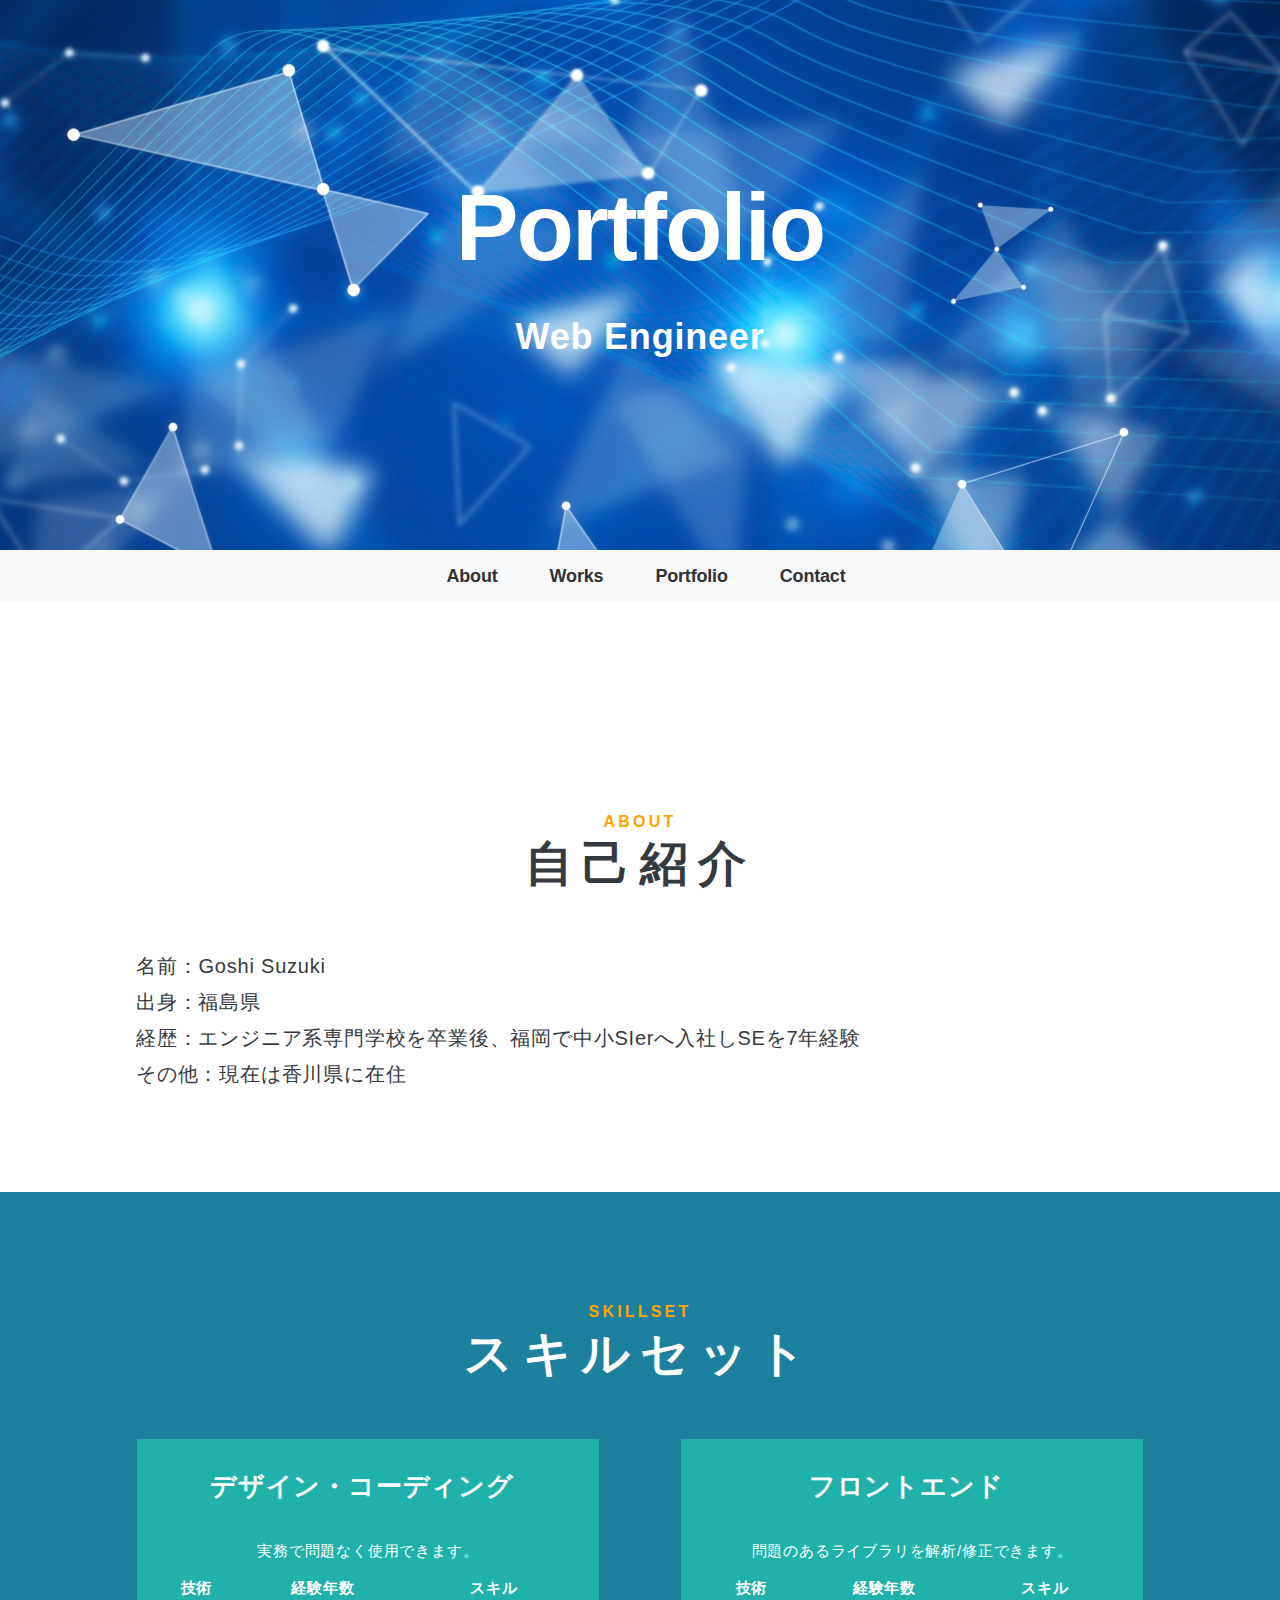
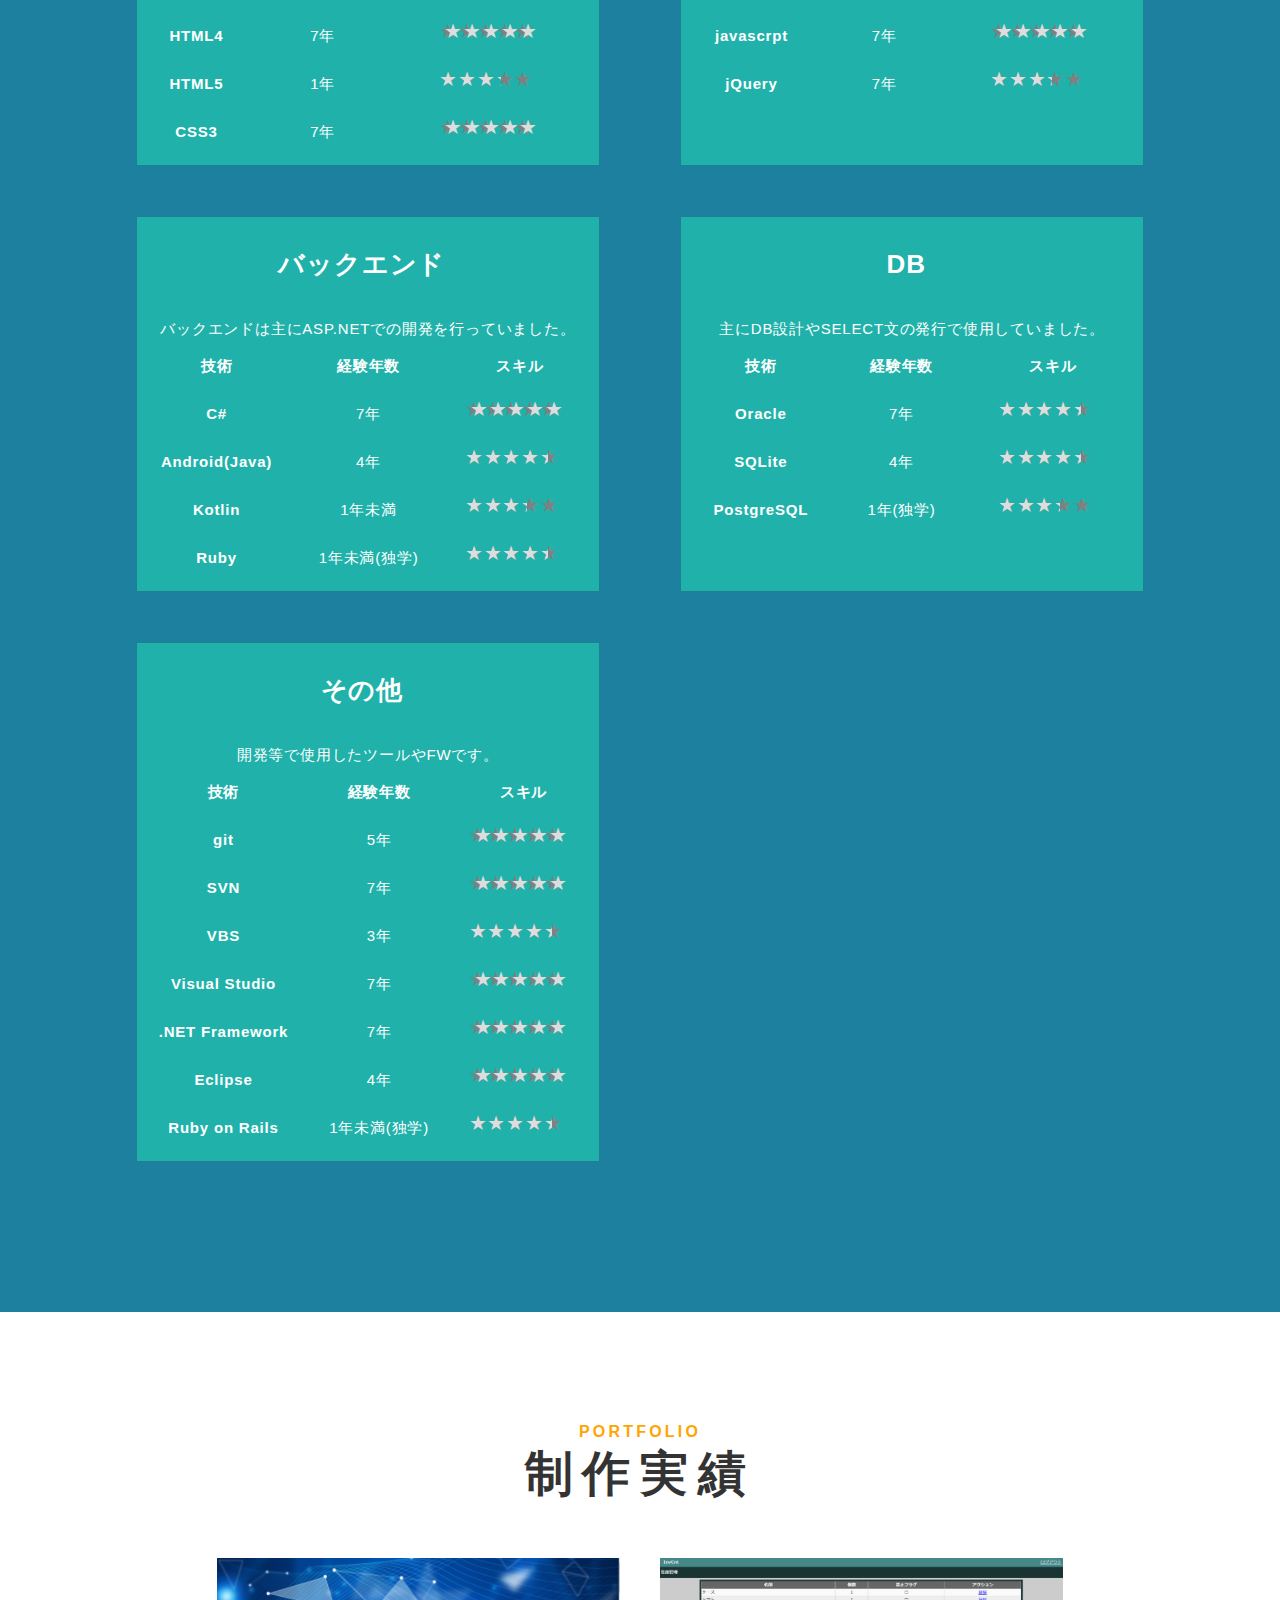
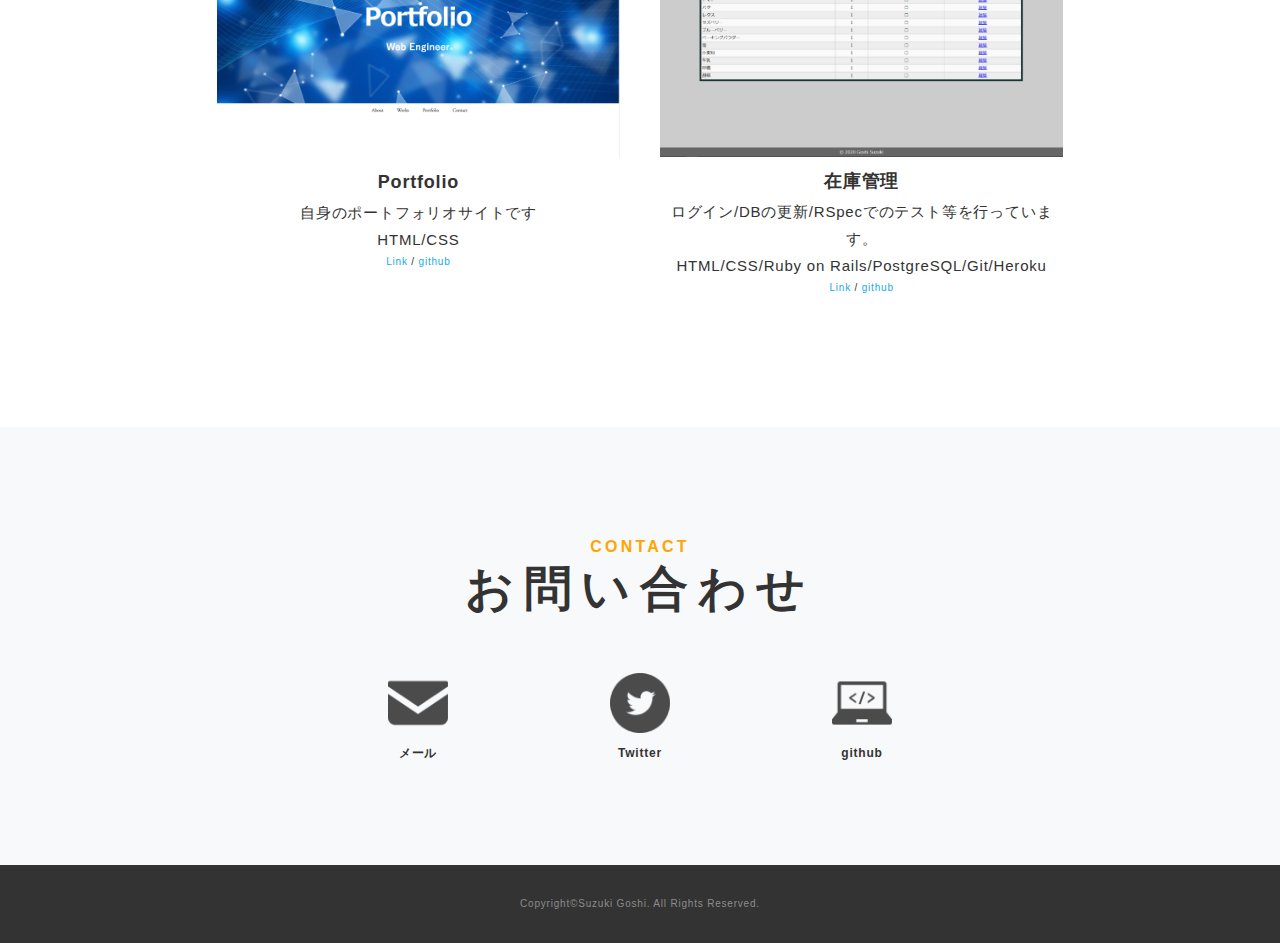
==== commit c9835c6a: "在庫管理の説明ページを作成" ====
--- a/index.html
+++ b/index.html
@@ -54,7 +54,7 @@
                             <li>出身：福島県</li>
                             <li>経歴：エンジニア系専門学校を卒業後、福岡で中小SIerへ入社しSEを7年経験</li>
                             <!-- <li>ブログ：個人ブログ「<a href="https://simablog.net/" class="text-info" target=”_blank”>SIMA BLOG</a> 」を運営</li> -->
-                            <li>その他：縁があり現在は香川県に在住</li>
+                            <li>その他：現在は香川県に在住</li>
                           </ul>
                         </p>
                     </div>
@@ -283,7 +283,7 @@
                         <figcaption class="card-caption">
                             <p class="card-caption-title">在庫管理</p>
                             <p class="card-caption-info">ログイン/DBの更新/RSpecでのテスト等を行っています。</p>
-                            <p class="card-caption-skill">html/css3/Ruby on Rails/PostgreSQL </p>
+                            <p class="card-caption-skill">HTML/CSS/Ruby on Rails/PostgreSQL/Git/Heroku </p>
                             <p class="card-caption-url"><a class="url-link" href="https://goshi2020.herokuapp.com/" target="_blank">Link</a>
                               <span> / </span>
                               <a class="url-link" href="https://github.com/SuzukiGoshi/Invcnt" target="_blank">github</a></p>
--- a/css/style.css
+++ b/css/style.css
@@ -198,6 +198,7 @@
 
 .section-main li{
     font-size: 1.25rem!important;
+    width: 100%;
 }
 
 .section-primary
@@ -297,7 +298,7 @@
 }
 
 #about .two-column-desc {
-    width: 62%;
+    width: 100%;
 }
 
 /*--------------------------------
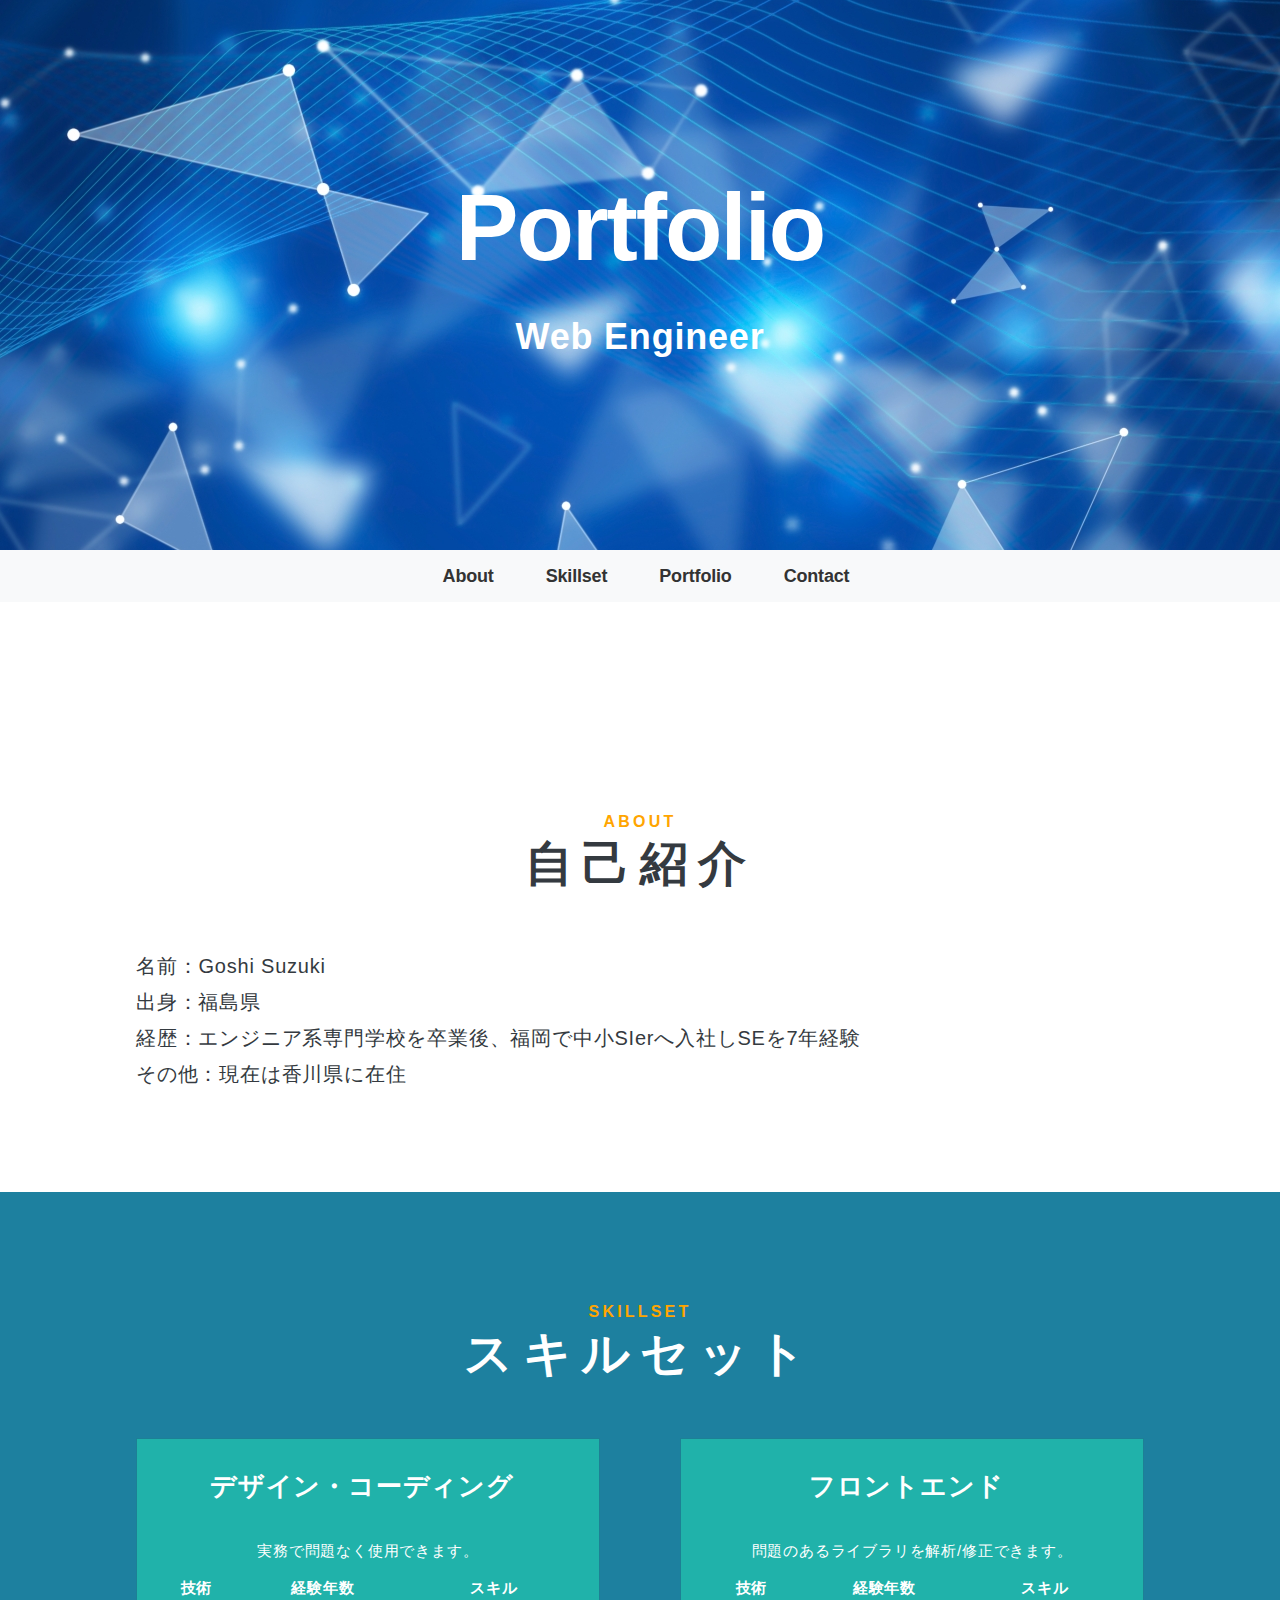
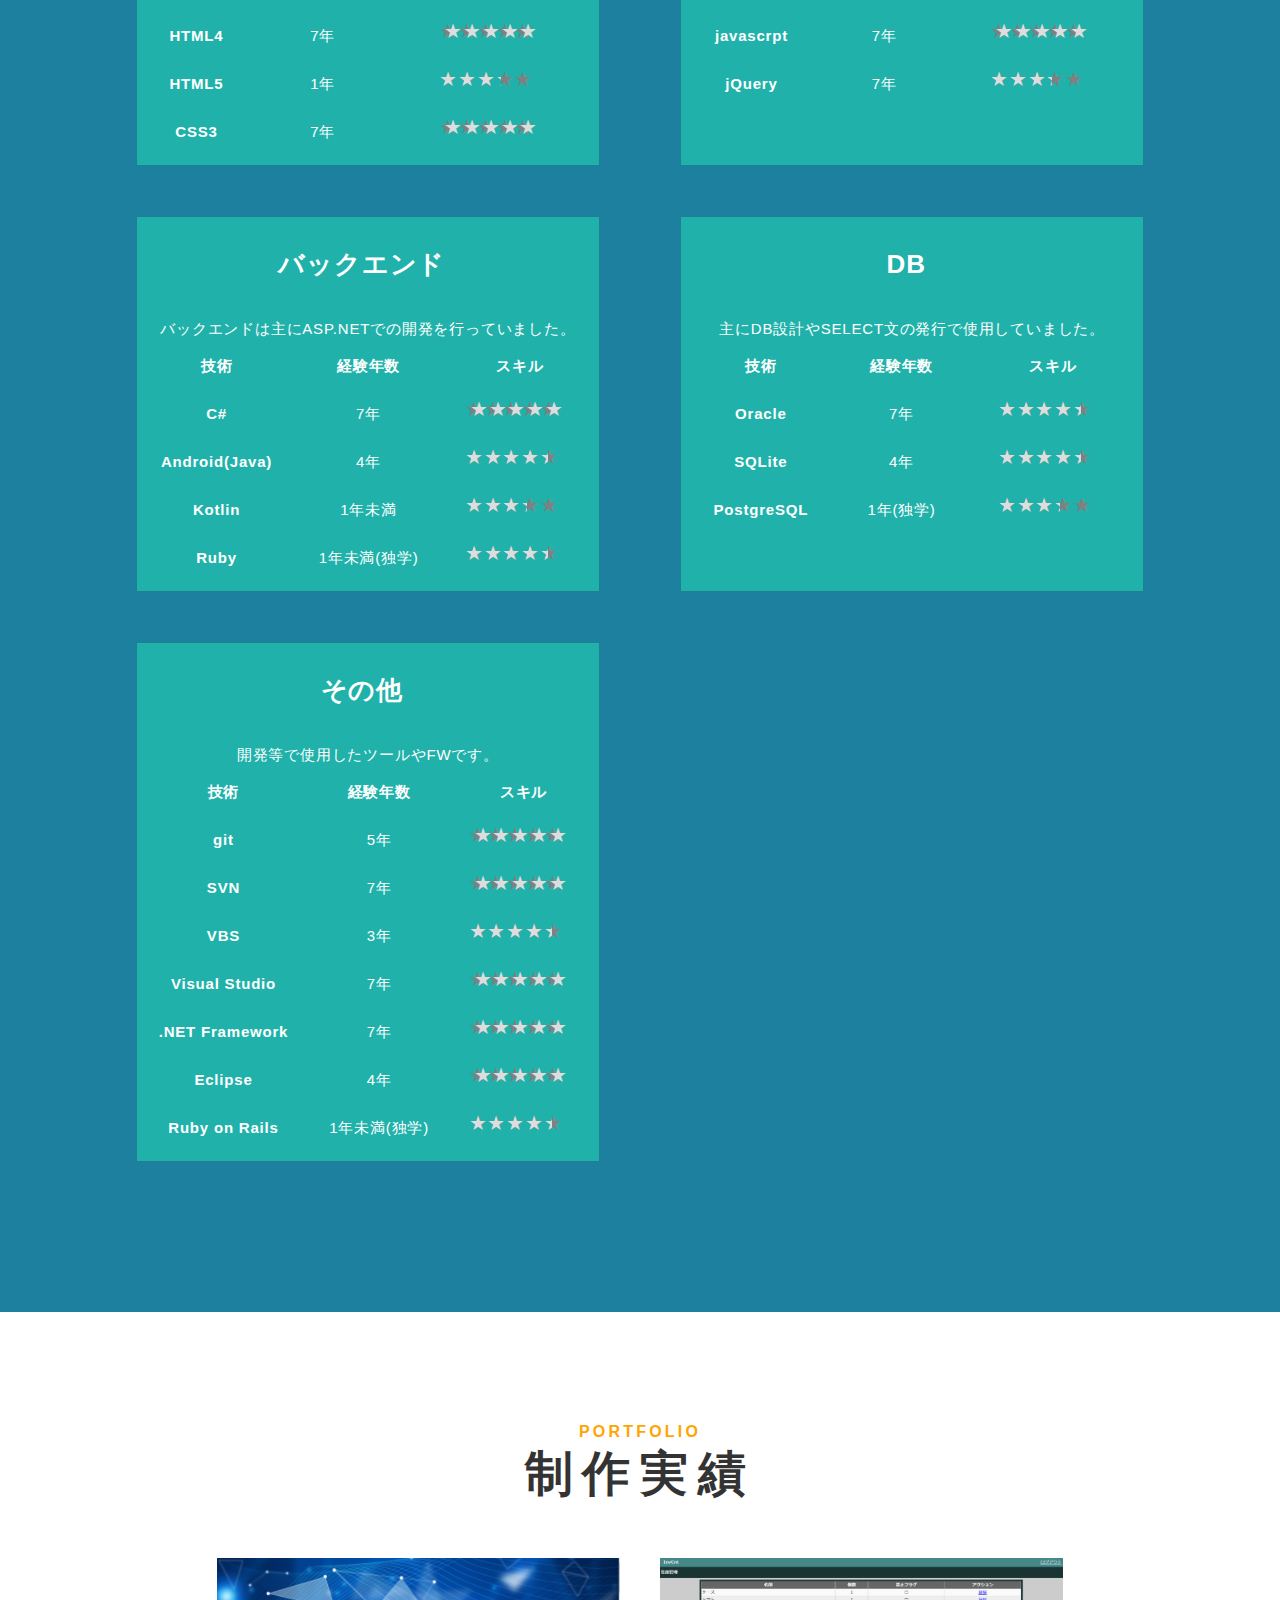
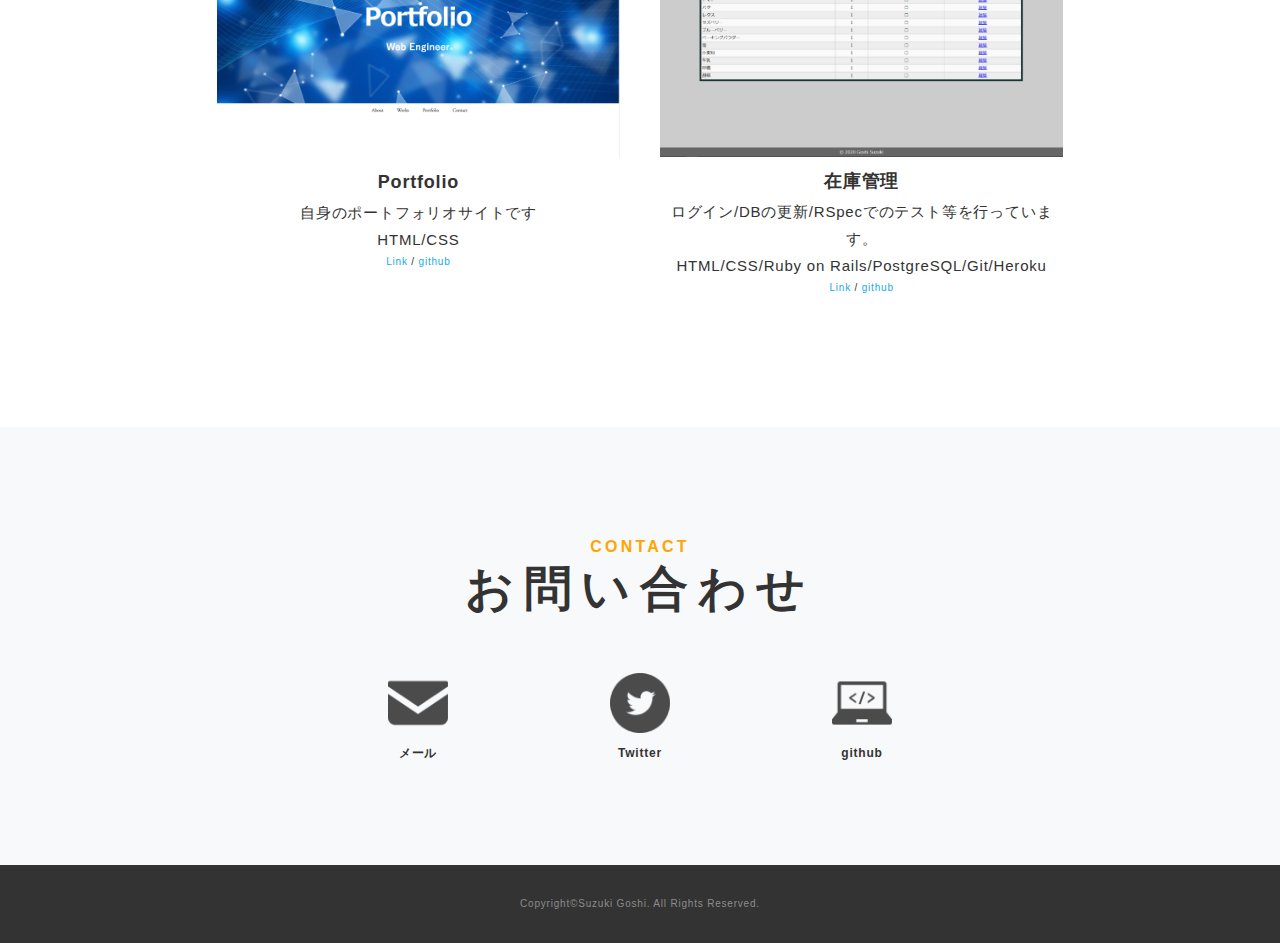
==== commit cc416561: "ナビのリンクに誤りがあったため修正" ====
--- a/index.html
+++ b/index.html
@@ -29,9 +29,9 @@
     </header>
     <nav id="gnav" class="bg-light">
         <ul>
-            <li><a href="#Profile">About</a></li>
-            <li><a href="#works">Works</a></li>
-            <li><a href="#about">Portfolio</a></li>
+            <li><a href="#about">About</a></li>
+            <li><a href="#skill">Skillset</a></li>
+            <li><a href="#works">Portfolio</a></li>
             <li><a href="#contact">Contact</a></li>
         </ul>
     </nav>
@@ -263,7 +263,7 @@
               </div>
                 <div class="card-wrapper my-gallery">
                     <figure class="card">
-                        <a href="img/works/work01.jpg" data-size="980x668" class="card-image">
+                        <a href="img/works/img_portfolio_site.png" data-size="980x668" class="card-image">
                             <img src="img/works/img_portfolio_site.png" alt="" />
                         </a>
                         <figcaption class="card-caption">
@@ -277,7 +277,7 @@
                         </figcaption>
                     </figure>
                     <figure class="card">
-                        <a href="img/works/work02.jpg" data-size="980x668" class="card-image">
+                        <a href="img/works/img_invcnt_site.png" data-size="980x668" class="card-image">
                             <img src="img/works/img_invcnt_site.png" alt="" />
                         </a>
                         <figcaption class="card-caption">
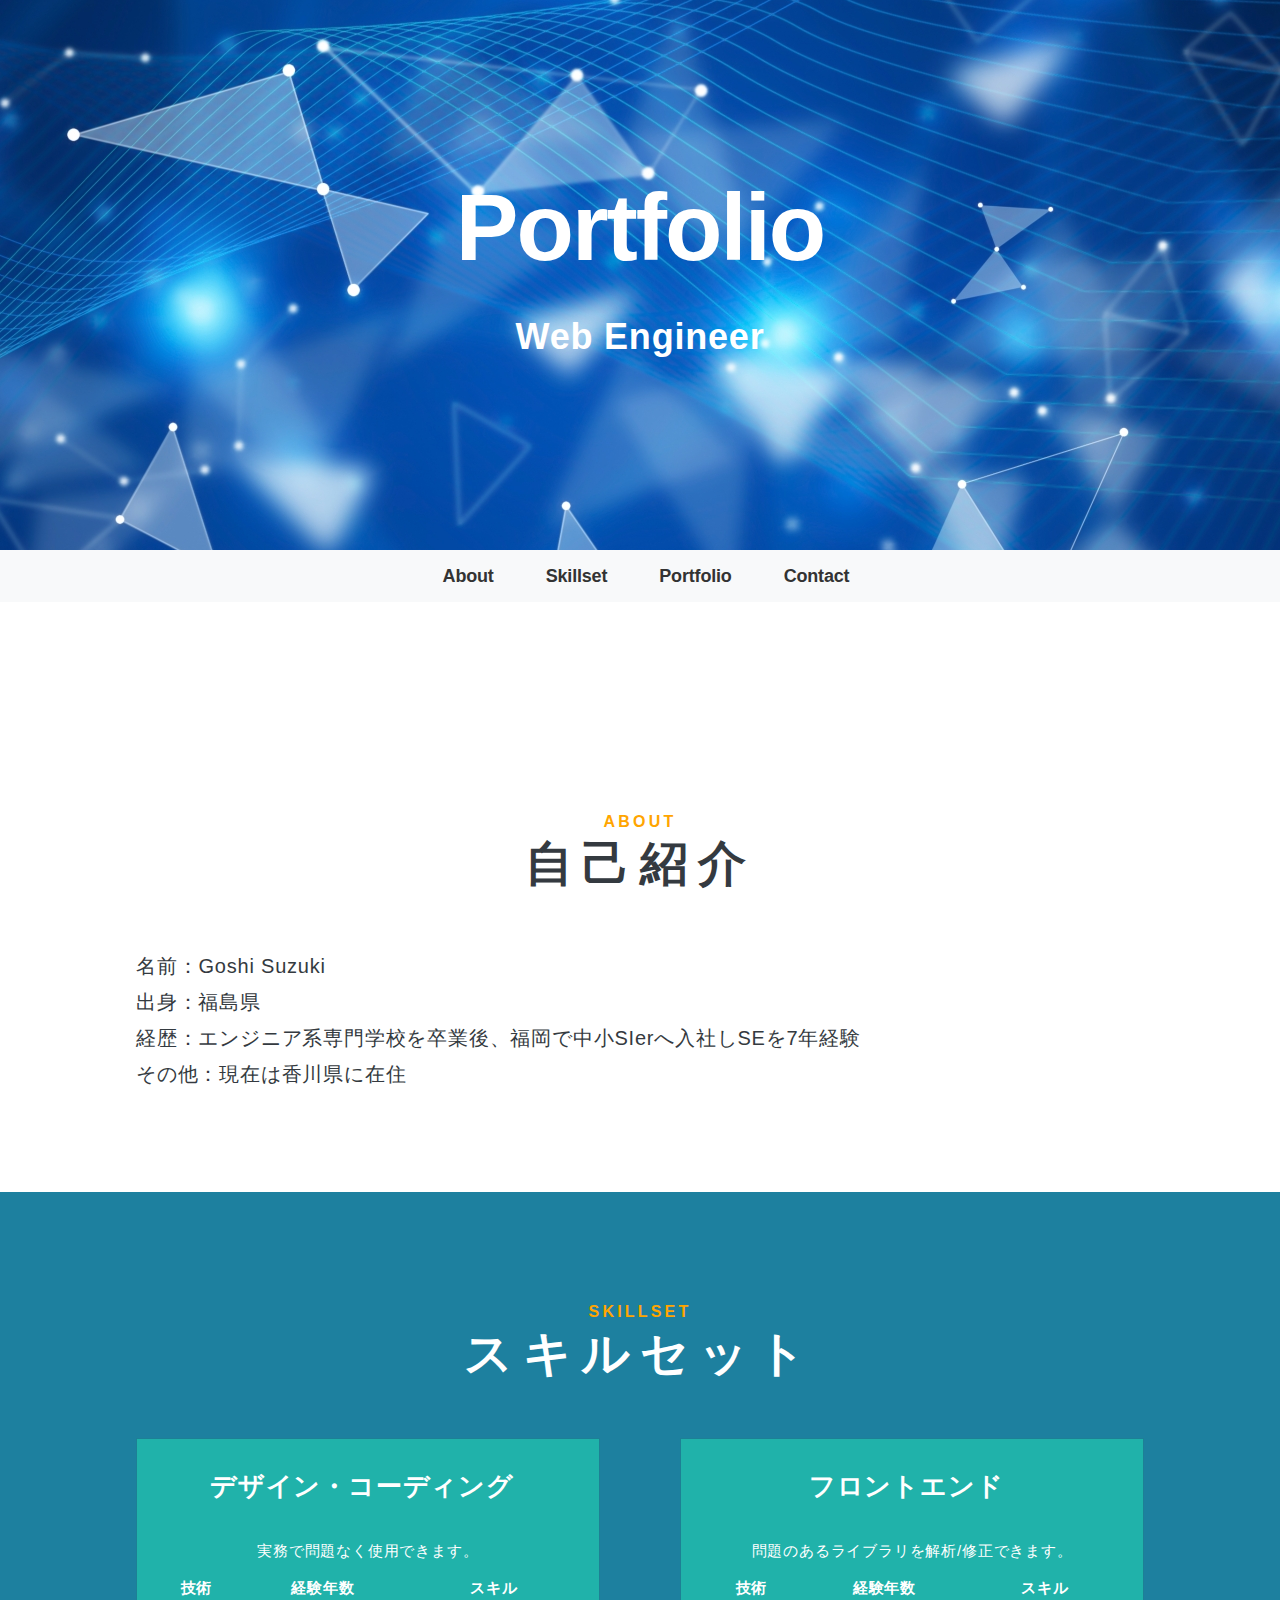
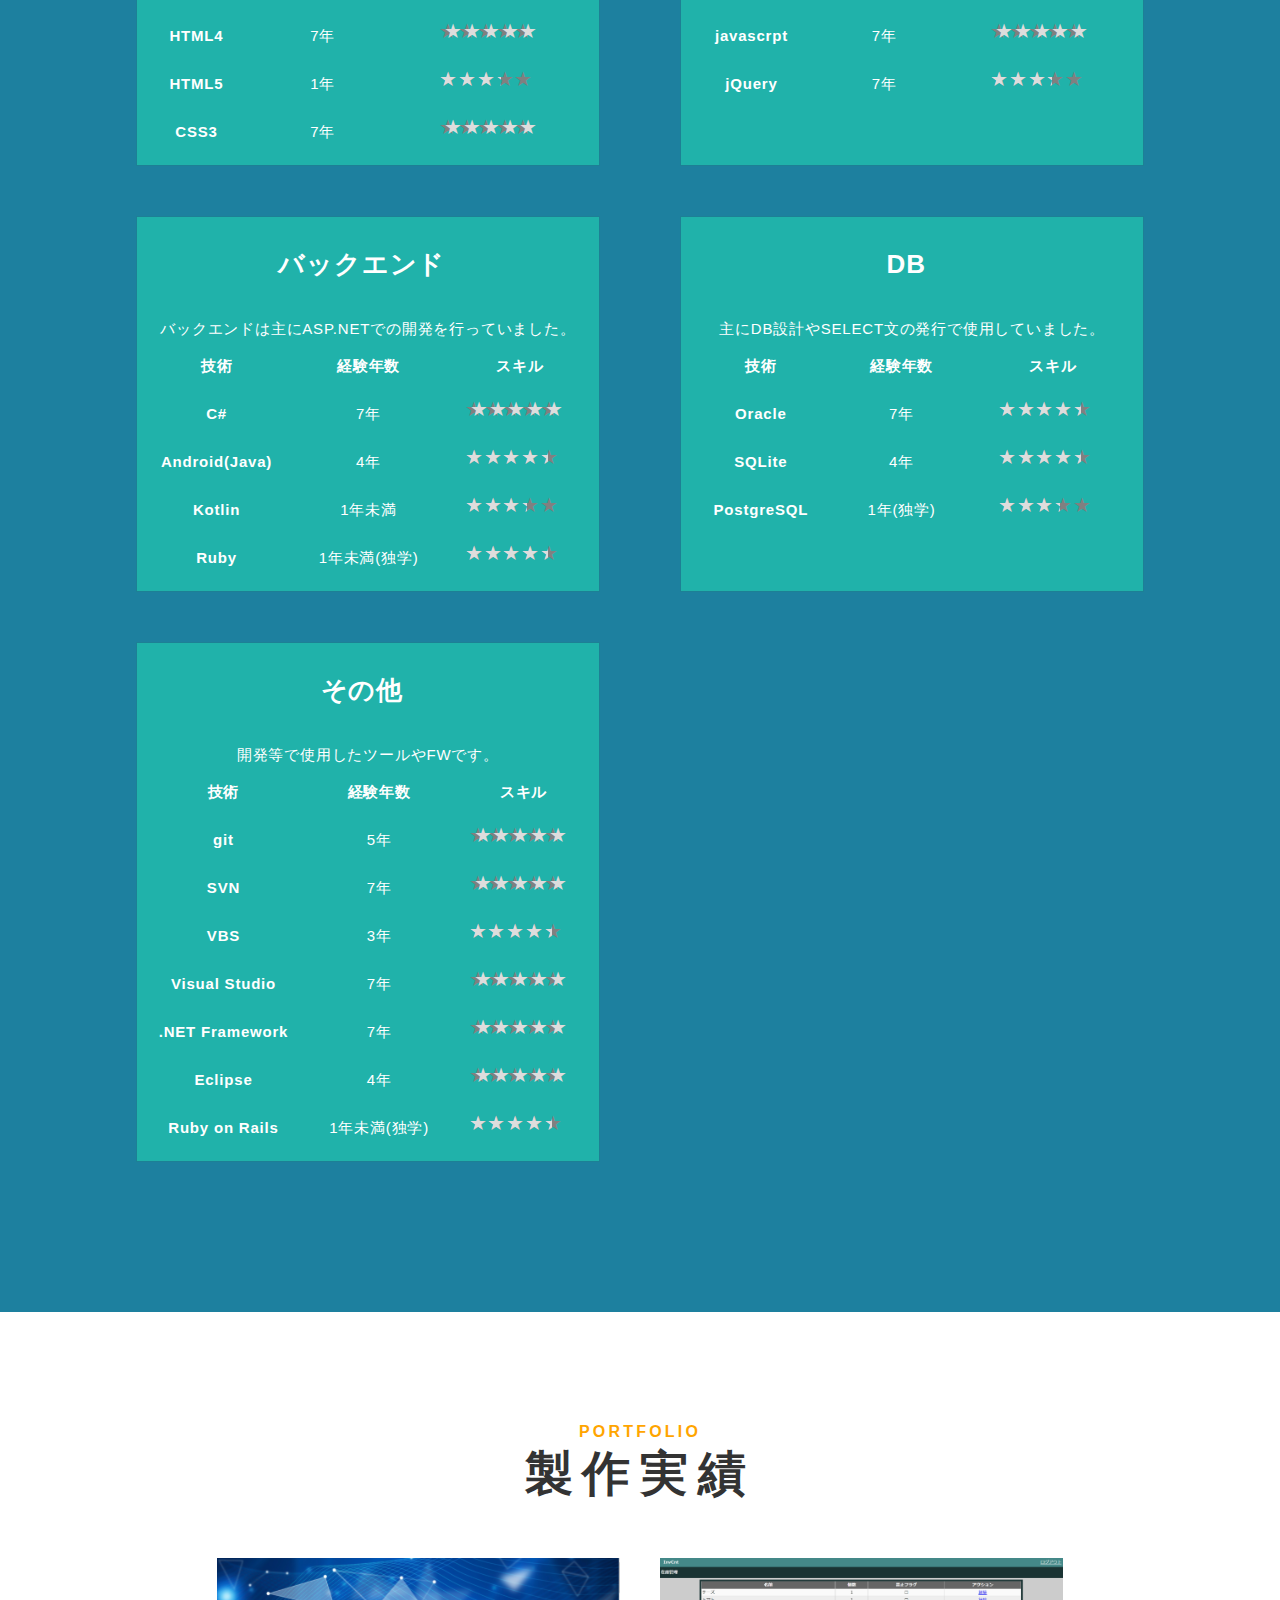
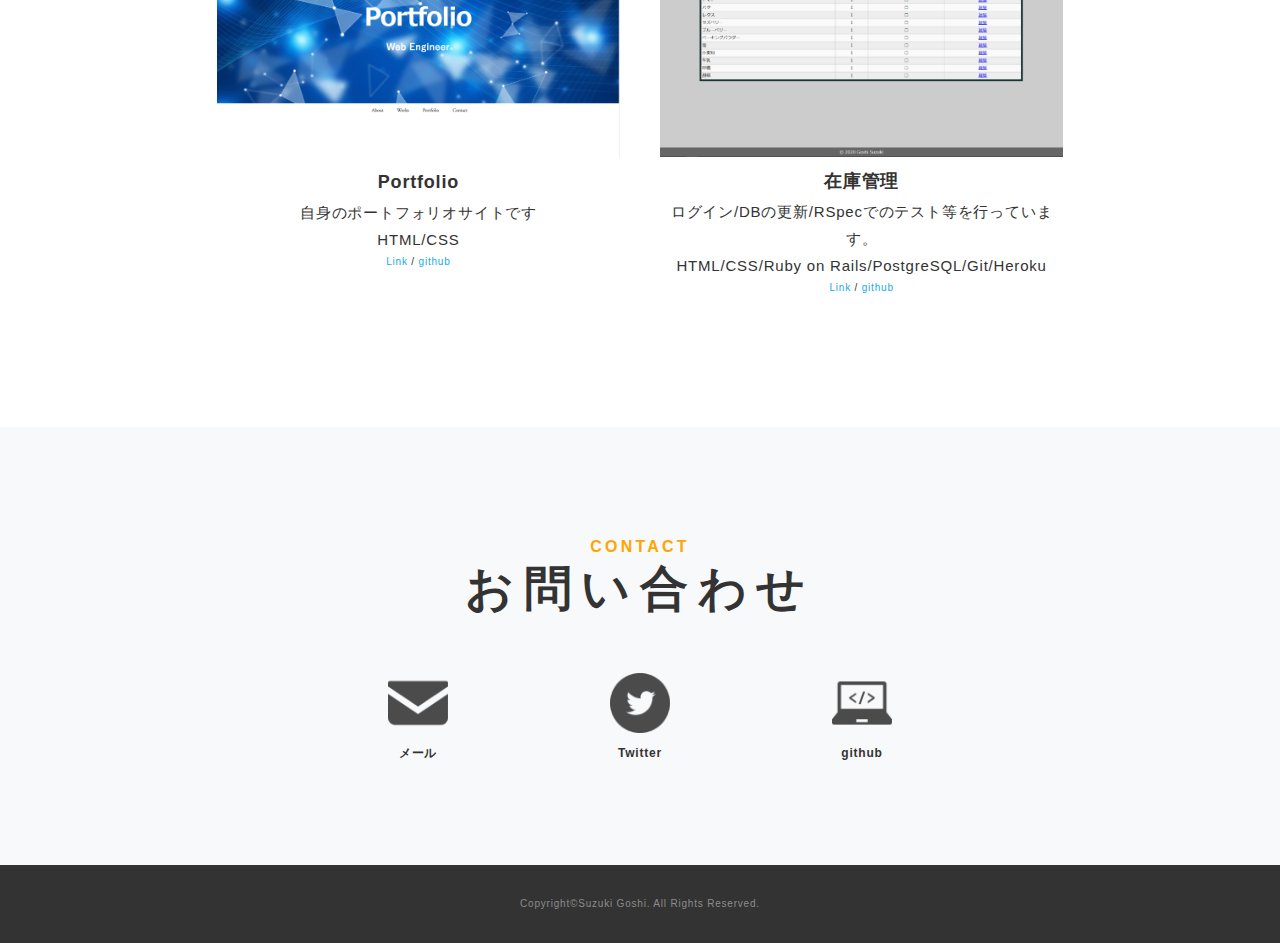
==== commit d046350e: "在庫管理トップページリンクを修正" ====
--- a/index.html
+++ b/index.html
@@ -259,7 +259,7 @@
               <div class="section-title-block">
                   <h3 class="section-title">Portfolio</h3>
                   <br />
-                  <h2 class="section-title">制作実績</h2>
+                  <h2 class="section-title">製作実績</h2>
               </div>
                 <div class="card-wrapper my-gallery">
                     <figure class="card">
@@ -284,7 +284,7 @@
                             <p class="card-caption-title">在庫管理</p>
                             <p class="card-caption-info">ログイン/DBの更新/RSpecでのテスト等を行っています。</p>
                             <p class="card-caption-skill">HTML/CSS/Ruby on Rails/PostgreSQL/Git/Heroku </p>
-                            <p class="card-caption-url"><a class="url-link" href="https://goshi2020.herokuapp.com/" target="_blank">Link</a>
+                            <p class="card-caption-url"><a class="url-link" href="https://suzukigoshi.github.io/Portfolio/invcnt_index.html" target="_blank">Link</a>
                               <span> / </span>
                               <a class="url-link" href="https://github.com/SuzukiGoshi/Invcnt" target="_blank">github</a></p>
                         </figcaption>
